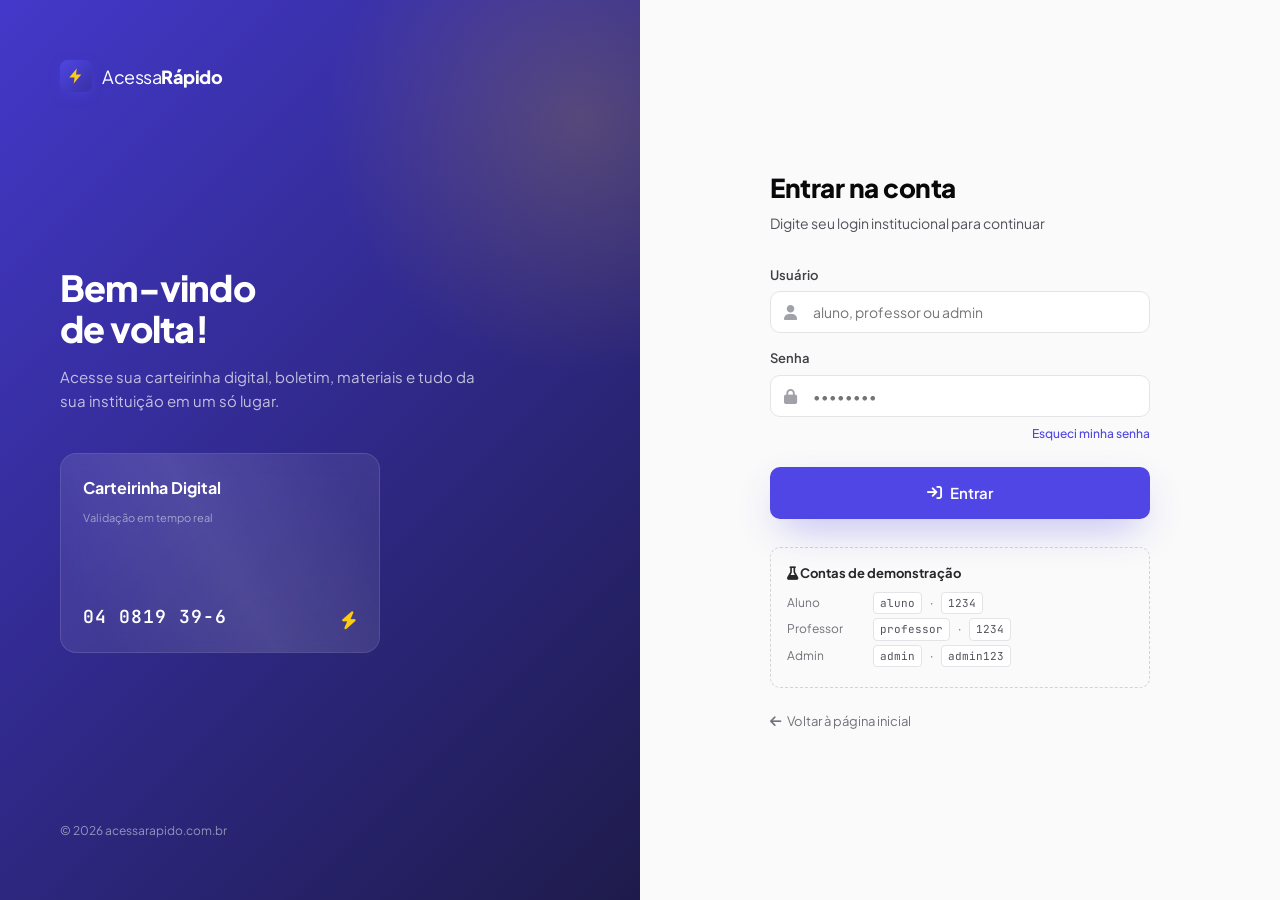
==== admin.html @ 11a7ec3c "feat: versao inicial do AcessaRapido (carteirinha digital)" ====
<!DOCTYPE html>
<html lang="pt-BR">
<head>
  <meta charset="UTF-8" />
  <meta name="viewport" content="width=device-width, initial-scale=1.0, viewport-fit=cover" />
  <title>Painel Admin — AcessaRápido</title>

  <link rel="preconnect" href="https://fonts.googleapis.com" />
  <link rel="preconnect" href="https://fonts.gstatic.com" crossorigin />
  <link href="https://fonts.googleapis.com/css2?family=Plus+Jakarta+Sans:wght@400;500;600;700;800&family=JetBrains+Mono:wght@500;700&display=swap" rel="stylesheet" />
  <link rel="stylesheet" href="https://cdnjs.cloudflare.com/ajax/libs/font-awesome/6.5.0/css/all.min.css" />
  <link rel="stylesheet" href="css/style.css" />
</head>
<body class="app-body">

  <!-- ══════════ SIDEBAR ══════════ -->
  <aside class="app-sidebar">
    <div class="app-sidebar__header">
      <a href="index.html" class="brand">
        <span class="brand__mark"></span>
        <span class="brand__text">Acessa<strong>Rápido</strong></span>
      </a>
    </div>

    <nav class="app-sidebar__nav">
      <button class="nav-item active" data-tab="students">
        <i class="nav-item__icon fas fa-id-card"></i>
        <span>Carteirinhas</span>
      </button>
      <button class="nav-item" data-tab="users">
        <i class="nav-item__icon fas fa-users"></i>
        <span>Usuários</span>
      </button>
      <button class="nav-item" data-tab="institution">
        <i class="nav-item__icon fas fa-university"></i>
        <span>Instituição</span>
      </button>
      <button class="nav-item" data-tab="advanced">
        <i class="nav-item__icon fas fa-sliders"></i>
        <span>Avançado</span>
      </button>
    </nav>

    <div class="app-sidebar__footer">
      <div class="user-card">
        <div class="user-card__avatar" style="background: var(--accent-500); color: var(--brand-950)">A</div>
        <div class="user-card__info">
          <strong id="admin-name">admin</strong>
          <span>Administrador</span>
        </div>
      </div>
      <button class="btn-logout" id="btn-logout">
        <i class="fas fa-arrow-right-from-bracket"></i>
        Sair
      </button>
    </div>
  </aside>

  <!-- ══════════ MAIN ══════════ -->
  <main class="app-main">
    <header class="app-topbar">
      <div class="app-topbar__title" id="page-title">Carteirinhas</div>
      <div class="app-topbar__actions">
        <a href="app.html" class="btn btn--ghost"><i class="fas fa-eye"></i> Ver como aluno</a>
      </div>
    </header>

    <div class="app-content">

      <!-- ═══════ ABA: CARTEIRINHAS (Students) ═══════ -->
      <section class="admin-tab-content active" id="tab-students">
        <div class="page-header">
          <div>
            <h2>Gerenciar carteirinhas</h2>
            <p>Cadastre e edite alunos, professores e funcionários.</p>
          </div>
          <button class="btn btn--primary" id="btn-new-student">
            <i class="fas fa-plus"></i> Nova carteirinha
          </button>
        </div>

        <div class="users-table-wrap">
          <table class="users-table">
            <thead>
              <tr>
                <th>Nome</th>
                <th>Tipo</th>
                <th>Curso / Cargo</th>
                <th>ID</th>
                <th>Validade</th>
                <th style="text-align:right">Ações</th>
              </tr>
            </thead>
            <tbody id="students-tbody"></tbody>
          </table>
        </div>
      </section>

      <!-- ═══════ ABA: USUÁRIOS ═══════ -->
      <section class="admin-tab-content" id="tab-users">
        <div class="page-header">
          <div>
            <h2>Usuários do sistema</h2>
            <p>Logins, senhas e permissões.</p>
          </div>
          <button class="btn btn--primary" id="btn-new-user">
            <i class="fas fa-user-plus"></i> Novo usuário
          </button>
        </div>

        <div class="users-table-wrap">
          <table class="users-table">
            <thead>
              <tr>
                <th>Login</th>
                <th>Papel</th>
                <th>Vinculado a</th>
                <th>Criado em</th>
                <th style="text-align:right">Ações</th>
              </tr>
            </thead>
            <tbody id="users-tbody"></tbody>
          </table>
        </div>
      </section>

      <!-- ═══════ ABA: INSTITUIÇÃO ═══════ -->
      <section class="admin-tab-content" id="tab-institution">
        <div class="page-header">
          <div>
            <h2>Dados da instituição</h2>
            <p>Configure aparência, contatos e comunicados.</p>
          </div>
          <button class="btn btn--primary" id="btn-save-inst">
            <i class="fas fa-floppy-disk"></i> Salvar
          </button>
        </div>

        <div class="form-section">
          <div class="form-section__head">
            <i class="fas fa-pen"></i> Identidade visual
          </div>
          <div class="form-section__body">
            <div class="form-grid">
              <div class="field">
                <label class="field__label" for="inst-form-abbr">Sigla</label>
                <input class="input" id="inst-form-abbr" />
              </div>
              <div class="field">
                <label class="field__label" for="inst-form-full">Nome completo</label>
                <input class="input" id="inst-form-full" />
              </div>
              <div class="field">
                <label class="field__label">Cor do logo</label>
                <div class="color-row">
                  <input type="color" id="inst-form-logocolor" />
                  <span class="color-hex" id="hex-logocolor">#000000</span>
                </div>
              </div>
              <div class="field">
                <label class="field__label">Cor do banner</label>
                <div class="color-row">
                  <input type="color" id="inst-form-bannercolor" />
                  <span class="color-hex" id="hex-bannercolor">#000000</span>
                </div>
              </div>
              <div class="field">
                <label class="field__label">Cor de destaque</label>
                <div class="color-row">
                  <input type="color" id="inst-form-accentcolor" />
                  <span class="color-hex" id="hex-accentcolor">#000000</span>
                </div>
              </div>
            </div>
          </div>
        </div>

        <div class="form-section">
          <div class="form-section__head">
            <i class="fas fa-phone"></i> Contato e localização
          </div>
          <div class="form-section__body">
            <div class="form-grid">
              <div class="field form-grid__full">
                <label class="field__label" for="inst-form-address">Endereço</label>
                <input class="input" id="inst-form-address" />
              </div>
              <div class="field">
                <label class="field__label" for="inst-form-phone">Telefone</label>
                <input class="input" id="inst-form-phone" />
              </div>
              <div class="field">
                <label class="field__label" for="inst-form-email">E-mail</label>
                <input class="input" id="inst-form-email" />
              </div>
              <div class="field">
                <label class="field__label" for="inst-form-site">Site</label>
                <input class="input" id="inst-form-site" />
              </div>
              <div class="field">
                <label class="field__label" for="inst-form-hours">Horário</label>
                <input class="input" id="inst-form-hours" />
              </div>
            </div>
          </div>
        </div>
      </section>

      <!-- ═══════ ABA: AVANÇADO ═══════ -->
      <section class="admin-tab-content" id="tab-advanced">
        <div class="page-header">
          <div>
            <h2>Configurações avançadas</h2>
            <p>Backup, restauração e gerenciamento do banco de dados.</p>
          </div>
        </div>

        <div class="form-section">
          <div class="form-section__head">
            <i class="fas fa-database"></i> Banco de dados
          </div>
          <div class="form-section__body" style="display:flex; flex-direction:column; gap:14px">
            <div style="display:flex; align-items:center; justify-content:space-between; flex-wrap:wrap; gap:12px">
              <div>
                <strong style="display:block; font-size:14px">Exportar dados</strong>
                <small style="color: var(--gray-600)">Faz download de um JSON com tudo do banco.</small>
              </div>
              <button class="btn btn--secondary" id="btn-export"><i class="fas fa-download"></i> Exportar JSON</button>
            </div>

            <div style="display:flex; align-items:center; justify-content:space-between; flex-wrap:wrap; gap:12px">
              <div>
                <strong style="display:block; font-size:14px">Importar dados</strong>
                <small style="color: var(--gray-600)">Substitui todo o banco pelo conteúdo de um JSON exportado.</small>
              </div>
              <label class="btn btn--secondary" for="file-import"><i class="fas fa-upload"></i> Importar JSON</label>
              <input type="file" id="file-import" accept=".json" style="display:none" />
            </div>

            <div style="display:flex; align-items:center; justify-content:space-between; flex-wrap:wrap; gap:12px">
              <div>
                <strong style="display:block; font-size:14px; color: var(--danger)">Resetar banco</strong>
                <small style="color: var(--gray-600)">Apaga todos os dados e restaura o banco com dados padrão.</small>
              </div>
              <button class="btn btn--danger" id="btn-reset"><i class="fas fa-trash"></i> Resetar tudo</button>
            </div>
          </div>
        </div>
      </section>

    </div>
  </main>

  <!-- ══════════ MODAL: Editar/Novo aluno ══════════ -->
  <div class="modal-overlay" id="modal-student">
    <div class="modal">
      <div class="modal__head">
        <h3 id="modal-student-title">Nova carteirinha</h3>
        <button class="modal__close" data-close-modal="modal-student"><i class="fas fa-xmark"></i></button>
      </div>
      <div class="modal__body">
        <input type="hidden" id="student-id" />

        <div class="photo-uploader">
          <div class="photo-uploader__preview" id="student-photo-preview">
            <i class="fas fa-user"></i>
          </div>
          <div class="photo-uploader__actions">
            <label class="btn btn--secondary" for="student-photo-input">
              <i class="fas fa-upload"></i> Escolher foto
            </label>
            <input type="file" id="student-photo-input" accept="image/*" style="display:none" />
            <button type="button" class="btn btn--ghost" id="student-photo-remove" style="color: var(--danger)">
              <i class="fas fa-trash"></i> Remover
            </button>
          </div>
        </div>

        <div class="field">
          <label class="field__label" for="student-name">Nome completo</label>
          <input class="input" id="student-name" />
        </div>

        <div class="form-grid">
          <div class="field">
            <label class="field__label" for="student-cardtype">Tipo</label>
            <select class="select" id="student-cardtype">
              <option value="graduacao">Graduação</option>
              <option value="graduacao_ead">Graduação EAD</option>
              <option value="posgraduacao">Pós-Graduação</option>
              <option value="tecnico">Técnico</option>
              <option value="ensinoMedio">Ensino Médio</option>
              <option value="ensinoFundamental">Ensino Fundamental</option>
              <option value="professor">Professor / Docente</option>
              <option value="funcionario">Funcionário</option>
            </select>
          </div>
          <div class="field">
            <label class="field__label" for="student-course">Curso / Cargo</label>
            <input class="input" id="student-course" />
          </div>
          <div class="field">
            <label class="field__label" for="student-idlabel">Tipo de ID</label>
            <select class="select" id="student-idlabel">
              <option>RGM</option><option>RA</option><option>Matrícula</option>
              <option>RE</option><option>RG</option>
            </select>
          </div>
          <div class="field">
            <label class="field__label" for="student-idnumber">Número do ID</label>
            <input class="input" id="student-idnumber" />
          </div>
          <div class="field">
            <label class="field__label" for="student-validity">Validade (MM/AAAA)</label>
            <input class="input" id="student-validity" />
          </div>
          <div class="field">
            <label class="field__label" for="student-birth">Nascimento</label>
            <input class="input" id="student-birth" placeholder="DD/MM/AAAA" />
          </div>
          <div class="field">
            <label class="field__label" for="student-rg">RG</label>
            <input class="input" id="student-rg" />
          </div>
          <div class="field">
            <label class="field__label" for="student-blood">Tipo sanguíneo</label>
            <select class="select" id="student-blood">
              <option value="">—</option>
              <option>A+</option><option>A−</option>
              <option>B+</option><option>B−</option>
              <option>O+</option><option>O−</option>
              <option>AB+</option><option>AB−</option>
            </select>
          </div>
          <div class="field">
            <label class="field__label" for="student-semester">Semestre</label>
            <input class="input" id="student-semester" />
          </div>
          <div class="field">
            <label class="field__label" for="student-emerg">Contato emergência</label>
            <input class="input" id="student-emerg" />
          </div>
        </div>
      </div>
      <div class="modal__footer">
        <button class="btn btn--ghost" data-close-modal="modal-student">Cancelar</button>
        <button class="btn btn--primary" id="btn-save-student">
          <i class="fas fa-floppy-disk"></i> Salvar
        </button>
      </div>
    </div>
  </div>

  <!-- ══════════ MODAL: Novo/Editar usuário ══════════ -->
  <div class="modal-overlay" id="modal-user">
    <div class="modal">
      <div class="modal__head">
        <h3 id="modal-user-title">Novo usuário</h3>
        <button class="modal__close" data-close-modal="modal-user"><i class="fas fa-xmark"></i></button>
      </div>
      <div class="modal__body">
        <input type="hidden" id="user-id" />
        <div class="field">
          <label class="field__label" for="user-login">Login</label>
          <input class="input" id="user-login" />
        </div>
        <div class="field">
          <label class="field__label" for="user-pass">Senha <small id="user-pass-hint" style="color:var(--gray-500)">(mín. 4 caracteres)</small></label>
          <input class="input" id="user-pass" type="password" />
        </div>
        <div class="field">
          <label class="field__label" for="user-role">Papel</label>
          <select class="select" id="user-role">
            <option value="aluno">Aluno</option>
            <option value="professor">Professor</option>
            <option value="admin">Administrador</option>
          </select>
        </div>
        <div class="field" id="user-student-wrap">
          <label class="field__label" for="user-student">Carteirinha vinculada</label>
          <select class="select" id="user-student">
            <option value="">—</option>
          </select>
        </div>
      </div>
      <div class="modal__footer">
        <button class="btn btn--ghost" data-close-modal="modal-user">Cancelar</button>
        <button class="btn btn--primary" id="btn-save-user">
          <i class="fas fa-floppy-disk"></i> Salvar
        </button>
      </div>
    </div>
  </div>

  <!-- Toast -->
  <div class="toast" id="toast" aria-live="polite"></div>

  <!-- Scripts -->
  <script src="js/db.js"></script>
  <script src="js/auth.js"></script>
  <script src="js/seed.js"></script>
  <script src="js/admin.js"></script>
</body>
</html>
---- css/style.css ----
/* ═══════════════════════════════════════════════════════════════
   AcessaRápido — style.css
   acessarapido.com.br
   Design system + componentes + páginas
   ═══════════════════════════════════════════════════════════════ */

/* ╔══════════════════════════════════════════════════╗
   ║                  1. RESET                         ║
   ╚══════════════════════════════════════════════════╝ */

*, *::before, *::after { box-sizing: border-box; margin: 0; padding: 0; }
html { -webkit-text-size-adjust: 100%; -moz-tab-size: 4; tab-size: 4; }
body { line-height: 1.5; -webkit-font-smoothing: antialiased; }
img, picture, video, canvas, svg { display: block; max-width: 100%; }
input, button, textarea, select { font: inherit; color: inherit; }
button { cursor: pointer; background: none; border: none; }
a { color: inherit; text-decoration: none; }
ul { list-style: none; }


/* ╔══════════════════════════════════════════════════╗
   ║              2. DESIGN TOKENS                     ║
   ╚══════════════════════════════════════════════════╝ */

:root {
  /* ── Cores da marca ── */
  --brand-50:   #eef2ff;
  --brand-100:  #e0e7ff;
  --brand-200:  #c7d2fe;
  --brand-300:  #a5b4fc;
  --brand-400:  #818cf8;
  --brand-500:  #6366f1;
  --brand-600:  #4f46e5;  /* primary */
  --brand-700:  #4338ca;
  --brand-800:  #3730a3;
  --brand-900:  #312e81;
  --brand-950:  #1e1b4b;

  /* ── Acento (energia, "rápido") ── */
  --accent-400: #facc15;
  --accent-500: #eab308;
  --accent-600: #ca8a04;

  /* ── Neutros ── */
  --gray-50:    #fafafa;
  --gray-100:   #f4f4f5;
  --gray-200:   #e4e4e7;
  --gray-300:   #d4d4d8;
  --gray-400:   #a1a1aa;
  --gray-500:   #71717a;
  --gray-600:   #52525b;
  --gray-700:   #3f3f46;
  --gray-800:   #27272a;
  --gray-900:   #18181b;
  --gray-950:   #09090b;

  /* ── Funcionais ── */
  --success: #10b981;
  --warning: #f59e0b;
  --danger:  #ef4444;
  --info:    #3b82f6;

  /* ── Card da carteirinha (sobrescrito por instituição) ── */
  --card-logo:    #10b981;
  --card-banner:  #0b1f3f;
  --card-accent:  #dbeafe;

  /* ── Tipografia ── */
  --font-sans: 'Plus Jakarta Sans', -apple-system, BlinkMacSystemFont, 'Segoe UI', sans-serif;
  --font-mono: 'JetBrains Mono', 'SF Mono', Consolas, monospace;

  /* ── Bordas ── */
  --r-sm: 6px;
  --r-md: 10px;
  --r-lg: 16px;
  --r-xl: 22px;
  --r-2xl: 28px;

  /* ── Sombras ── */
  --shadow-sm: 0 1px 2px rgba(15, 23, 42, 0.08);
  --shadow-md: 0 4px 12px rgba(15, 23, 42, 0.08), 0 1px 3px rgba(15, 23, 42, 0.06);
  --shadow-lg: 0 12px 32px rgba(15, 23, 42, 0.12), 0 4px 8px rgba(15, 23, 42, 0.06);
  --shadow-xl: 0 24px 60px rgba(15, 23, 42, 0.18), 0 8px 16px rgba(15, 23, 42, 0.08);
  --shadow-brand: 0 16px 40px -12px rgba(79, 70, 229, 0.45);

  /* ── Layout ── */
  --topbar-h: 64px;
  --bottomnav-h: 64px;
  --sidebar-w: 240px;
}

body {
  font-family: var(--font-sans);
  background: var(--gray-50);
  color: var(--gray-900);
  min-height: 100vh;
}


/* ╔══════════════════════════════════════════════════╗
   ║              3. UTILITÁRIOS                       ║
   ╚══════════════════════════════════════════════════╝ */

.container {
  width: 100%;
  max-width: 1200px;
  margin: 0 auto;
  padding: 0 24px;
}
@media (max-width: 640px) { .container { padding: 0 16px; } }
.hidden { display: none !important; }
.sr-only {
  position: absolute; width: 1px; height: 1px; padding: 0; margin: -1px;
  overflow: hidden; clip: rect(0,0,0,0); white-space: nowrap; border: 0;
}


/* ╔══════════════════════════════════════════════════╗
   ║              4. COMPONENTES BASE                  ║
   ╚══════════════════════════════════════════════════╝ */

/* ── Botões ── */
.btn {
  display: inline-flex;
  align-items: center;
  justify-content: center;
  gap: 8px;
  padding: 11px 20px;
  border-radius: var(--r-md);
  font-weight: 600;
  font-size: 14px;
  letter-spacing: -0.1px;
  cursor: pointer;
  transition: transform 0.08s, box-shadow 0.18s, background 0.18s, color 0.18s;
  white-space: nowrap;
  user-select: none;
  border: 1px solid transparent;
  font-family: inherit;
}
.btn:active { transform: translateY(1px); }
.btn--primary {
  background: var(--brand-600);
  color: #fff;
  box-shadow: var(--shadow-brand);
}
.btn--primary:hover { background: var(--brand-700); }
.btn--secondary {
  background: #fff;
  color: var(--gray-900);
  border-color: var(--gray-200);
  box-shadow: var(--shadow-sm);
}
.btn--secondary:hover { background: var(--gray-50); border-color: var(--gray-300); }
.btn--ghost { background: transparent; color: var(--gray-700); }
.btn--ghost:hover { background: var(--gray-100); }
.btn--danger { background: var(--danger); color: #fff; }
.btn--danger:hover { background: #dc2626; }
.btn--lg { padding: 14px 26px; font-size: 15px; }
.btn--block { width: 100%; }
.btn[disabled] { opacity: 0.5; cursor: not-allowed; }

/* ── Inputs ── */
.field { display: flex; flex-direction: column; gap: 6px; }
.field__label { font-size: 13px; font-weight: 600; color: var(--gray-700); }
.field__hint  { font-size: 12px; color: var(--gray-500); }

.input, .textarea, .select {
  width: 100%;
  height: 42px;
  padding: 0 14px;
  border-radius: var(--r-md);
  border: 1px solid var(--gray-200);
  background: #fff;
  font-size: 14px;
  color: var(--gray-900);
  transition: border-color 0.15s, box-shadow 0.15s;
  outline: none;
  font-family: inherit;
}
.textarea { height: auto; min-height: 100px; padding: 12px 14px; resize: vertical; }
.input:focus, .textarea:focus, .select:focus {
  border-color: var(--brand-500);
  box-shadow: 0 0 0 3px rgba(99, 102, 241, 0.15);
}
.input--icon { padding-left: 42px; }

.input-wrap { position: relative; }
.input-wrap__icon {
  position: absolute;
  left: 14px; top: 50%;
  transform: translateY(-50%);
  color: var(--gray-400);
  font-size: 15px;
  pointer-events: none;
}

.select {
  appearance: none;
  -webkit-appearance: none;
  background-image: url("data:image/svg+xml,%3Csvg xmlns='http://www.w3.org/2000/svg' width='12' height='12' viewBox='0 0 24 24' fill='none' stroke='%2371717a' stroke-width='2.5' stroke-linecap='round' stroke-linejoin='round'%3E%3Cpolyline points='6 9 12 15 18 9'%3E%3C/polyline%3E%3C/svg%3E");
  background-repeat: no-repeat;
  background-position: right 14px center;
  padding-right: 36px;
  cursor: pointer;
}

/* ── Chip / badge ── */
.chip {
  display: inline-flex;
  align-items: center;
  gap: 5px;
  padding: 4px 10px;
  border-radius: 999px;
  font-size: 11px;
  font-weight: 600;
  letter-spacing: 0.2px;
  text-transform: uppercase;
}
.chip--brand   { background: var(--brand-50);  color: var(--brand-700); }
.chip--success { background: #d1fae5;          color: #065f46;          }
.chip--warning { background: #fef3c7;          color: #92400e;          }
.chip--danger  { background: #fee2e2;          color: #991b1b;          }
.chip--gray    { background: var(--gray-100);  color: var(--gray-700);  }

/* ── Toast ── */
.toast {
  position: fixed;
  bottom: 24px; left: 50%;
  transform: translateX(-50%) translateY(20px);
  background: var(--gray-900);
  color: #fff;
  padding: 12px 22px;
  border-radius: var(--r-md);
  font-size: 13px;
  font-weight: 500;
  box-shadow: var(--shadow-xl);
  pointer-events: none;
  opacity: 0;
  transition: opacity 0.25s, transform 0.25s;
  z-index: 9999;
  display: flex;
  align-items: center;
  gap: 8px;
  max-width: 90vw;
}
.toast.visible { opacity: 1; transform: translateX(-50%) translateY(0); }
.toast--success::before { content: '✓'; color: var(--success); font-weight: 800; }
.toast--error::before   { content: '✕'; color: var(--danger);  font-weight: 800; }
.toast--info::before    { content: 'ⓘ'; color: var(--info);    font-weight: 800; }


/* ╔══════════════════════════════════════════════════╗
   ║              5. LOGO DA MARCA                     ║
   ╚══════════════════════════════════════════════════╝ */

.brand {
  display: inline-flex;
  align-items: center;
  gap: 10px;
  font-weight: 400;
  font-size: 18px;
  letter-spacing: -0.5px;
  color: var(--gray-900);
}
.brand__mark {
  width: 32px; height: 32px;
  border-radius: 8px;
  background: linear-gradient(135deg, var(--brand-600), var(--brand-800));
  display: flex; align-items: center; justify-content: center;
  position: relative;
  flex-shrink: 0;
  box-shadow: 0 4px 12px -2px rgba(79, 70, 229, 0.5);
}
.brand__mark::before {
  content: '';
  position: absolute; inset: 0;
  background-image: url("data:image/svg+xml,%3Csvg xmlns='http://www.w3.org/2000/svg' viewBox='0 0 24 24' fill='%23facc15'%3E%3Cpath d='M13 2 3 14h7l-1 8 10-12h-7l1-8z'/%3E%3C/svg%3E");
  background-repeat: no-repeat;
  background-size: 18px;
  background-position: center;
}
.brand__text strong { font-weight: 800; }
.brand--dark, .brand--dark .brand__text { color: #fff; }


/* ╔══════════════════════════════════════════════════╗
   ║       6. LANDING PAGE                             ║
   ╚══════════════════════════════════════════════════╝ */

.landing-body {
  background: #fff;
  color: var(--gray-900);
  overflow-x: hidden;
}

.landing-nav {
  position: sticky;
  top: 0;
  z-index: 50;
  background: rgba(255, 255, 255, 0.85);
  backdrop-filter: saturate(180%) blur(12px);
  -webkit-backdrop-filter: saturate(180%) blur(12px);
  border-bottom: 1px solid var(--gray-100);
  height: var(--topbar-h);
}
.landing-nav__inner {
  height: 100%;
  display: flex;
  align-items: center;
  justify-content: space-between;
}
.landing-nav__links {
  display: flex; align-items: center; gap: 28px;
  font-size: 14px; font-weight: 500;
  color: var(--gray-600);
}
.landing-nav__links a:hover { color: var(--gray-900); }
.landing-nav__cta { display: flex; align-items: center; gap: 10px; }
@media (max-width: 768px) { .landing-nav__links { display: none; } }

.hero {
  position: relative;
  padding: 80px 0 60px;
  overflow: hidden;
  isolation: isolate;
}
.hero::before {
  content: '';
  position: absolute;
  top: -300px; left: 50%;
  width: 1200px; height: 800px;
  transform: translateX(-50%);
  background: radial-gradient(ellipse at center, rgba(79, 70, 229, 0.18), transparent 60%);
  z-index: -1;
  pointer-events: none;
}
.hero__grid {
  display: grid;
  grid-template-columns: 1.05fr 1fr;
  gap: 60px;
  align-items: center;
}
.hero__pretitle {
  display: inline-flex;
  align-items: center;
  gap: 8px;
  padding: 6px 12px;
  border-radius: 999px;
  background: var(--brand-50);
  color: var(--brand-700);
  font-size: 12px;
  font-weight: 600;
  margin-bottom: 20px;
  border: 1px solid var(--brand-100);
}
.hero__pretitle .dot {
  width: 6px; height: 6px;
  border-radius: 50%;
  background: var(--brand-600);
  animation: pulse 2s infinite;
}
@keyframes pulse {
  0%, 100% { opacity: 1; transform: scale(1); }
  50%       { opacity: 0.4; transform: scale(1.3); }
}

.hero h1 {
  font-size: clamp(36px, 5vw, 60px);
  font-weight: 800;
  line-height: 1.05;
  letter-spacing: -1.5px;
  color: var(--gray-950);
  margin-bottom: 22px;
}
.hero h1 .highlight {
  background: linear-gradient(120deg, var(--brand-600) 0%, var(--brand-400) 100%);
  -webkit-background-clip: text;
  background-clip: text;
  color: transparent;
  position: relative;
}
.hero h1 .highlight::after {
  content: '';
  position: absolute;
  left: 0; bottom: -4px;
  width: 100%; height: 8px;
  background: var(--accent-400);
  z-index: -1;
  opacity: 0.4;
  border-radius: 4px;
}
.hero__lead {
  font-size: 17px;
  color: var(--gray-600);
  max-width: 540px;
  margin-bottom: 32px;
  line-height: 1.65;
}
.hero__cta { display: flex; gap: 12px; flex-wrap: wrap; margin-bottom: 32px; }

.hero__stats {
  display: grid;
  grid-template-columns: repeat(3, 1fr);
  gap: 16px;
  margin-top: 32px;
  padding-top: 28px;
  border-top: 1px solid var(--gray-200);
  max-width: 480px;
}
.hero__stat strong {
  display: block;
  font-size: 22px;
  font-weight: 800;
  color: var(--gray-950);
  letter-spacing: -0.5px;
}
.hero__stat span {
  font-size: 12px;
  color: var(--gray-500);
  text-transform: uppercase;
  letter-spacing: 0.4px;
}

/* Mockup */
.hero__mockup {
  position: relative;
  height: 540px;
  display: flex;
  align-items: center;
  justify-content: center;
}
.mockup-phone {
  width: 280px;
  height: 540px;
  background: #18181b;
  border-radius: 42px;
  padding: 8px;
  box-shadow: var(--shadow-xl), 0 0 0 8px rgba(255, 255, 255, 0.6);
  position: relative;
  z-index: 2;
  animation: floaty 6s ease-in-out infinite;
}
@keyframes floaty {
  0%, 100% { transform: translateY(0); }
  50%       { transform: translateY(-12px); }
}
.mockup-phone::before {
  content: '';
  position: absolute;
  top: 14px; left: 50%;
  transform: translateX(-50%);
  width: 90px; height: 22px;
  background: #18181b;
  border-radius: 12px;
  z-index: 3;
}
.mockup-screen {
  width: 100%; height: 100%;
  border-radius: 34px;
  background: linear-gradient(180deg, var(--brand-50) 0%, #fff 100%);
  overflow: hidden;
  position: relative;
  display: flex;
  flex-direction: column;
  align-items: center;
  padding: 50px 16px 16px;
  gap: 14px;
}
.mockup-screen__title {
  font-size: 11px;
  font-weight: 700;
  color: var(--gray-500);
  text-transform: uppercase;
  letter-spacing: 0.6px;
  margin-bottom: 4px;
}
.mockup-card-deco {
  position: absolute;
  width: 240px;
  height: 152px;
  border-radius: 16px;
  background: linear-gradient(135deg, var(--brand-700), var(--brand-950));
  box-shadow: var(--shadow-xl);
  z-index: 1;
}
.mockup-card-deco--1 {
  top: 80px; left: -20px;
  transform: rotate(-12deg);
  animation: deco-float-1 8s ease-in-out infinite;
}
.mockup-card-deco--2 {
  bottom: 40px; right: -30px;
  transform: rotate(8deg);
  background: linear-gradient(135deg, #fff, var(--gray-100));
  border: 1px solid var(--gray-200);
  animation: deco-float-2 7s ease-in-out infinite;
}
@keyframes deco-float-1 {
  0%, 100% { transform: rotate(-12deg) translateY(0); }
  50%       { transform: rotate(-10deg) translateY(-8px); }
}
@keyframes deco-float-2 {
  0%, 100% { transform: rotate(8deg) translateY(0); }
  50%       { transform: rotate(6deg) translateY(-6px); }
}

@media (max-width: 900px) {
  .hero { padding: 50px 0 30px; }
  .hero__grid { grid-template-columns: 1fr; gap: 40px; }
  .hero__mockup { height: 460px; }
  .mockup-phone { width: 240px; height: 460px; }
}

/* Sections genéricas */
.section { padding: 80px 0; }
.section__head { text-align: center; margin-bottom: 56px; }
.section__eyebrow {
  font-size: 12px;
  font-weight: 700;
  color: var(--brand-600);
  text-transform: uppercase;
  letter-spacing: 1.5px;
  margin-bottom: 12px;
}
.section__title {
  font-size: clamp(28px, 3.5vw, 40px);
  font-weight: 800;
  line-height: 1.15;
  letter-spacing: -0.8px;
  color: var(--gray-950);
  max-width: 720px;
  margin: 0 auto 16px;
}
.section__lead {
  font-size: 16px;
  color: var(--gray-600);
  max-width: 600px;
  margin: 0 auto;
}

.features-grid {
  display: grid;
  grid-template-columns: repeat(3, 1fr);
  gap: 22px;
}
.feature {
  padding: 28px;
  border-radius: var(--r-xl);
  border: 1px solid var(--gray-200);
  background: #fff;
  transition: transform 0.22s, box-shadow 0.22s, border-color 0.22s;
}
.feature:hover {
  transform: translateY(-4px);
  box-shadow: var(--shadow-lg);
  border-color: var(--brand-200);
}
.feature__icon {
  width: 48px; height: 48px;
  border-radius: 12px;
  background: var(--brand-50);
  color: var(--brand-600);
  display: flex; align-items: center; justify-content: center;
  font-size: 22px;
  margin-bottom: 18px;
}
.feature h3 {
  font-size: 18px;
  font-weight: 700;
  margin-bottom: 8px;
  letter-spacing: -0.3px;
  color: var(--gray-950);
}
.feature p { font-size: 14px; color: var(--gray-600); line-height: 1.65; }
@media (max-width: 900px) { .features-grid { grid-template-columns: repeat(2, 1fr); } }
@media (max-width: 600px) { .features-grid { grid-template-columns: 1fr; } }

/* Showcase: lista de tipos de instituição */
.audiences {
  display: grid;
  grid-template-columns: repeat(4, 1fr);
  gap: 14px;
  margin-top: 40px;
}
.audience {
  padding: 22px 18px;
  border-radius: var(--r-lg);
  background: var(--gray-50);
  border: 1px solid var(--gray-200);
  text-align: center;
  transition: transform 0.2s;
}
.audience:hover { transform: translateY(-3px); }
.audience i {
  font-size: 22px;
  color: var(--brand-600);
  margin-bottom: 10px;
}
.audience strong { display: block; font-size: 14px; font-weight: 700; color: var(--gray-900); }
.audience span  { display: block; font-size: 12px; color: var(--gray-500); margin-top: 3px; }
@media (max-width: 700px) { .audiences { grid-template-columns: repeat(2, 1fr); } }

/* CTA section */
.cta-section {
  padding: 70px 32px;
  background: linear-gradient(135deg, var(--brand-700), var(--brand-950));
  border-radius: var(--r-2xl);
  text-align: center;
  color: #fff;
  margin: 60px 0 100px;
  position: relative;
  overflow: hidden;
}
.cta-section::before {
  content: '';
  position: absolute;
  inset: 0;
  background-image:
    radial-gradient(circle at 20% 30%, rgba(250, 204, 21, 0.12), transparent 40%),
    radial-gradient(circle at 80% 70%, rgba(99, 102, 241, 0.3), transparent 40%);
  pointer-events: none;
}
.cta-section h2 {
  font-size: clamp(28px, 4vw, 40px);
  font-weight: 800;
  letter-spacing: -1px;
  margin-bottom: 16px;
  position: relative;
}
.cta-section p {
  font-size: 16px;
  color: rgba(255, 255, 255, 0.75);
  max-width: 540px;
  margin: 0 auto 32px;
  position: relative;
}
.cta-section .btn--primary {
  background: var(--accent-400);
  color: var(--brand-950);
  box-shadow: 0 10px 30px -8px rgba(250, 204, 21, 0.6);
  position: relative;
}
.cta-section .btn--primary:hover { background: var(--accent-500); }

.landing-footer {
  padding: 50px 0 30px;
  border-top: 1px solid var(--gray-100);
  background: var(--gray-50);
}
.landing-footer__top {
  display: flex;
  justify-content: space-between;
  align-items: flex-start;
  gap: 32px;
  flex-wrap: wrap;
  margin-bottom: 40px;
}
.landing-footer__about p {
  margin-top: 16px;
  font-size: 13px;
  color: var(--gray-600);
  max-width: 360px;
  line-height: 1.6;
}
.landing-footer__cols {
  display: grid;
  grid-template-columns: repeat(3, auto);
  gap: 50px;
}
.landing-footer__cols h4 {
  font-size: 12px;
  font-weight: 700;
  text-transform: uppercase;
  letter-spacing: 0.5px;
  color: var(--gray-500);
  margin-bottom: 14px;
}
.landing-footer__cols a {
  display: block;
  font-size: 13px;
  color: var(--gray-700);
  margin-bottom: 8px;
}
.landing-footer__cols a:hover { color: var(--brand-600); }
.landing-footer__bottom {
  padding-top: 24px;
  border-top: 1px solid var(--gray-200);
  font-size: 12px;
  color: var(--gray-500);
  display: flex;
  justify-content: space-between;
  flex-wrap: wrap;
  gap: 12px;
}
@media (max-width: 700px) {
  .landing-footer__cols { grid-template-columns: repeat(2, 1fr); gap: 28px; }
}


/* ╔══════════════════════════════════════════════════╗
   ║       7. LOGIN PAGE                               ║
   ╚══════════════════════════════════════════════════╝ */

.login-body {
  background: var(--gray-50);
  min-height: 100vh;
  display: grid;
  grid-template-columns: 1fr 1fr;
}
.login-side {
  background: linear-gradient(135deg, var(--brand-700) 0%, var(--brand-950) 100%);
  padding: 60px;
  display: flex;
  flex-direction: column;
  justify-content: space-between;
  color: #fff;
  position: relative;
  overflow: hidden;
  min-height: 100vh;
}
.login-side::before {
  content: '';
  position: absolute;
  top: 0; right: 0;
  width: 600px; height: 600px;
  background: radial-gradient(circle, rgba(250, 204, 21, 0.18), transparent 60%);
  pointer-events: none;
  transform: translate(40%, -30%);
}
.login-side__top  { position: relative; z-index: 1; }
.login-side__main { position: relative; z-index: 1; }
.login-side h2 {
  font-size: 36px;
  font-weight: 800;
  letter-spacing: -0.8px;
  line-height: 1.15;
  margin-bottom: 16px;
}
.login-side p {
  color: rgba(255, 255, 255, 0.7);
  font-size: 15px;
  line-height: 1.6;
  max-width: 420px;
}
.login-side__card-deco {
  margin-top: 40px;
  width: 320px;
  height: 200px;
  border-radius: 16px;
  background: rgba(255, 255, 255, 0.08);
  border: 1px solid rgba(255, 255, 255, 0.12);
  backdrop-filter: blur(10px);
  -webkit-backdrop-filter: blur(10px);
  padding: 22px;
  display: flex;
  flex-direction: column;
  justify-content: space-between;
  position: relative;
  overflow: hidden;
}
.login-side__card-deco::after {
  content: '';
  position: absolute;
  top: -50%; left: -50%;
  width: 200%; height: 200%;
  background: linear-gradient(60deg, transparent 30%, rgba(255,255,255,0.08) 50%, transparent 70%);
  animation: shine 5s ease-in-out infinite;
}
@keyframes shine {
  0%, 100% { transform: translate(-30%, -30%); }
  50%       { transform: translate(0%, 0%); }
}
.login-side__card-deco strong {
  display: block;
  font-size: 16px;
  font-weight: 700;
  margin-bottom: 4px;
  position: relative;
  z-index: 1;
}
.login-side__card-deco span {
  font-size: 11px;
  color: rgba(255, 255, 255, 0.5);
  position: relative;
  z-index: 1;
}
.login-side__card-deco-bottom {
  display: flex;
  justify-content: space-between;
  align-items: flex-end;
  position: relative;
  z-index: 1;
}
.login-side__card-deco-id {
  font-family: var(--font-mono);
  font-size: 18px;
  font-weight: 600;
  letter-spacing: 1px;
}
.login-side__bottom {
  font-size: 12px;
  color: rgba(255, 255, 255, 0.5);
  position: relative; z-index: 1;
}

.login-form-wrap {
  display: flex;
  align-items: center;
  justify-content: center;
  padding: 60px 32px;
}
.login-form { width: 100%; max-width: 380px; }
.login-form h1 {
  font-size: 26px;
  font-weight: 800;
  letter-spacing: -0.5px;
  margin-bottom: 6px;
  color: var(--gray-950);
}
.login-form__lead { font-size: 14px; color: var(--gray-600); margin-bottom: 32px; }
.login-form .field { margin-bottom: 16px; }
.login-form__forgot {
  display: flex;
  justify-content: flex-end;
  font-size: 12px;
  color: var(--brand-600);
  font-weight: 500;
  margin-top: -8px;
  margin-bottom: 24px;
}
.login-form__demo {
  margin-top: 28px;
  padding: 16px;
  background: var(--gray-50);
  border: 1px dashed var(--gray-300);
  border-radius: var(--r-md);
  font-size: 12px;
  color: var(--gray-600);
}
.login-form__demo strong { color: var(--gray-800); display: block; margin-bottom: 8px; font-size: 13px; }
.login-form__demo code {
  font-family: var(--font-mono);
  background: #fff;
  padding: 2px 6px;
  border-radius: 4px;
  border: 1px solid var(--gray-200);
  font-size: 11px;
}
.login-form__demo .demo-row { display: flex; align-items: center; gap: 8px; margin-bottom: 4px; }
.login-form__demo .demo-row span { color: var(--gray-500); min-width: 78px; }
.login-form__error {
  background: #fef2f2;
  border: 1px solid #fecaca;
  color: #991b1b;
  padding: 10px 12px;
  border-radius: var(--r-md);
  font-size: 13px;
  margin-bottom: 16px;
  display: none;
  align-items: center;
  gap: 8px;
}
.login-form__error.visible { display: flex; }
.login-form__back {
  font-size: 13px;
  color: var(--gray-500);
  display: inline-flex;
  align-items: center;
  gap: 6px;
  margin-top: 24px;
}
.login-form__back:hover { color: var(--gray-900); }

@media (max-width: 900px) {
  .login-body { grid-template-columns: 1fr; }
  .login-side {
    padding: 32px 24px;
    min-height: auto;
  }
  .login-side h2 { font-size: 24px; }
  .login-side p { font-size: 14px; }
  .login-side__card-deco { display: none; }
  .login-side__bottom    { display: none; }
  .login-side__main br   { display: none; }
}


/* ╔══════════════════════════════════════════════════╗
   ║       8. APP DASHBOARD                            ║
   ╚══════════════════════════════════════════════════╝ */

.app-body {
  background: var(--gray-50);
  min-height: 100vh;
  display: grid;
  grid-template-columns: var(--sidebar-w) 1fr;
  overflow-x: hidden;
}

/* Sidebar (desktop) */
.app-sidebar {
  background: #fff;
  border-right: 1px solid var(--gray-200);
  height: 100vh;
  position: sticky;
  top: 0;
  display: flex;
  flex-direction: column;
}
.app-sidebar__header {
  padding: 22px 22px 18px;
  border-bottom: 1px solid var(--gray-100);
}
.app-sidebar__nav {
  flex: 1;
  padding: 18px 14px;
  display: flex;
  flex-direction: column;
  gap: 4px;
  overflow-y: auto;
}
.nav-item {
  display: flex;
  align-items: center;
  gap: 12px;
  padding: 11px 14px;
  border-radius: var(--r-md);
  font-size: 14px;
  font-weight: 500;
  color: var(--gray-600);
  cursor: pointer;
  transition: background 0.15s, color 0.15s;
  text-align: left;
  width: 100%;
}
.nav-item:hover { background: var(--gray-50); color: var(--gray-900); }
.nav-item.active {
  background: var(--brand-50);
  color: var(--brand-700);
  font-weight: 600;
}
.nav-item__icon {
  width: 18px;
  font-size: 16px;
  text-align: center;
  flex-shrink: 0;
}
.app-sidebar__footer {
  padding: 14px;
  border-top: 1px solid var(--gray-100);
}
.user-card {
  display: flex;
  align-items: center;
  gap: 10px;
  padding: 8px 10px;
  border-radius: var(--r-md);
  background: var(--gray-50);
  margin-bottom: 10px;
}
.user-card__avatar {
  width: 36px; height: 36px;
  border-radius: 50%;
  background: var(--brand-600);
  color: #fff;
  display: flex; align-items: center; justify-content: center;
  font-weight: 700;
  font-size: 14px;
  flex-shrink: 0;
}
.user-card__info { min-width: 0; flex: 1; }
.user-card__info strong {
  display: block;
  font-size: 13px;
  font-weight: 600;
  color: var(--gray-900);
  overflow: hidden; text-overflow: ellipsis; white-space: nowrap;
}
.user-card__info span {
  font-size: 11px;
  color: var(--gray-500);
  text-transform: uppercase;
  letter-spacing: 0.4px;
}
.btn-logout {
  display: flex;
  align-items: center;
  justify-content: center;
  gap: 6px;
  width: 100%;
  padding: 9px;
  border-radius: var(--r-md);
  background: transparent;
  color: var(--gray-600);
  font-size: 13px;
  font-weight: 500;
  border: 1px solid var(--gray-200);
}
.btn-logout:hover { background: var(--gray-50); color: var(--danger); border-color: #fca5a5; }

.app-main {
  display: flex;
  flex-direction: column;
  min-width: 0;
  overflow-x: hidden;
}
.app-topbar {
  height: var(--topbar-h);
  padding: 0 28px;
  background: #fff;
  border-bottom: 1px solid var(--gray-200);
  display: flex;
  align-items: center;
  justify-content: space-between;
  position: sticky;
  top: 0;
  z-index: 30;
}
.app-topbar__title {
  font-size: 17px;
  font-weight: 700;
  color: var(--gray-950);
  letter-spacing: -0.2px;
}
.app-topbar__actions { display: flex; align-items: center; gap: 8px; }
.icon-btn {
  width: 38px; height: 38px;
  border-radius: var(--r-md);
  display: flex; align-items: center; justify-content: center;
  color: var(--gray-600);
  background: transparent;
  font-size: 16px;
  position: relative;
}
.icon-btn:hover { background: var(--gray-100); color: var(--gray-900); }
.icon-btn__dot {
  position: absolute;
  top: 8px; right: 8px;
  width: 8px; height: 8px;
  border-radius: 50%;
  background: var(--danger);
  border: 2px solid #fff;
}
.app-content {
  flex: 1;
  padding: 32px;
  width: 100%;
  margin: 0 auto;
}

.app-bottom-nav { display: none; }

@media (max-width: 900px) {
  .app-body {
    grid-template-columns: 1fr;
  }
  .app-sidebar { display: none; }
  .app-topbar  { padding: 0 16px; height: 56px; }
  .app-content { padding: 16px; padding-bottom: calc(16px + var(--bottomnav-h) + 8px); }
  .app-bottom-nav {
    display: grid;
    grid-template-columns: repeat(5, 1fr);
    position: fixed;
    bottom: 0; left: 0; right: 0;
    height: var(--bottomnav-h);
    background: #fff;
    border-top: 1px solid var(--gray-200);
    z-index: 50;
    box-shadow: 0 -4px 16px rgba(0,0,0,0.04);
  }
  .bottom-nav-item {
    display: flex;
    flex-direction: column;
    align-items: center;
    justify-content: center;
    gap: 4px;
    color: var(--gray-500);
    font-size: 10px;
    font-weight: 500;
    padding: 8px 4px;
    cursor: pointer;
    transition: color 0.15s;
  }
  .bottom-nav-item i { font-size: 18px; }
  .bottom-nav-item.active { color: var(--brand-600); }
}

.page-section { display: none; }
.page-section.active {
  display: block;
  animation: pageFadeIn 0.3s ease-out;
}
@keyframes pageFadeIn {
  from { opacity: 0; transform: translateY(10px); }
  to   { opacity: 1; transform: translateY(0); }
}


/* ╔══════════════════════════════════════════════════╗
   ║       9. CARTEIRINHA (cartão real)                ║
   ╚══════════════════════════════════════════════════╝ */

.id-card-container {
  display: flex;
  flex-direction: column;
  align-items: center;
  gap: 28px;
  padding: 24px 0;
}
.id-scene {
  perspective: 1200px;
  width: 100%;
  max-width: 420px;
  aspect-ratio: 1.586 / 1; /* ISO 7810 ID-1 */
}
.id-card {
  position: relative;
  width: 100%; height: 100%;
  transform-style: preserve-3d;
  transition: transform 0.7s cubic-bezier(0.4, 0, 0.2, 1);
  will-change: transform;
}
.id-card.flipped { transform: rotateY(180deg); }

.id-face {
  position: absolute;
  inset: 0;
  border-radius: 18px;
  overflow: hidden;
  -webkit-backface-visibility: hidden;
          backface-visibility: hidden;
  box-shadow: 0 32px 60px -16px rgba(15, 23, 42, 0.45),
              0 8px 24px -8px rgba(15, 23, 42, 0.3);
}
.id-face--back { transform: rotateY(180deg); }

/* ─── FRENTE ─── */
.id-face--front {
  background: linear-gradient(135deg, #f7faff 0%, #eaf1fb 100%);
  display: flex;
  flex-direction: column;
  position: relative;
}
.id-face--front::before {
  content: '';
  position: absolute;
  inset: 0;
  background-image:
    repeating-linear-gradient(45deg,
      transparent 0, transparent 14px,
      rgba(11, 31, 63, 0.025) 14px, rgba(11, 31, 63, 0.025) 15px),
    radial-gradient(circle at 90% 90%, rgba(79, 70, 229, 0.08), transparent 40%);
  pointer-events: none;
}

.id-front__brand {
  display: flex;
  align-items: center;
  gap: 10px;
  padding: 14px 18px;
  background: var(--card-banner);
  color: #fff;
  position: relative;
  z-index: 2;
}
.id-front__logo {
  width: 30px; height: 30px;
  border-radius: 8px;
  background: var(--card-logo);
  color: #fff;
  display: flex; align-items: center; justify-content: center;
  font-weight: 800;
  font-size: 13px;
  flex-shrink: 0;
  box-shadow: 0 2px 6px rgba(0,0,0,0.2);
}
.id-front__inst-info { line-height: 1.15; min-width: 0; flex: 1; }
.id-front__inst-info strong {
  font-size: 13px;
  font-weight: 800;
  letter-spacing: 0.4px;
}
.id-front__inst-info span {
  display: block;
  font-size: 9px;
  font-weight: 400;
  color: rgba(255, 255, 255, 0.7);
  white-space: nowrap;
  overflow: hidden;
  text-overflow: ellipsis;
  margin-top: 1px;
}
.id-front__type-tag {
  font-size: 9px;
  padding: 3px 8px;
  border-radius: 999px;
  background: rgba(255, 255, 255, 0.18);
  font-weight: 700;
  text-transform: uppercase;
  letter-spacing: 0.6px;
  flex-shrink: 0;
}

.id-front__body {
  flex: 1;
  display: grid;
  grid-template-columns: 90px 1fr;
  gap: 14px;
  padding: 14px 18px;
  position: relative;
  z-index: 2;
}
.id-front__photo {
  width: 90px; height: 110px;
  border-radius: 8px;
  background: #fff;
  border: 2px solid #fff;
  box-shadow: 0 4px 14px rgba(0,0,0,0.15);
  overflow: hidden;
  position: relative;
  flex-shrink: 0;
}
.id-front__photo img {
  width: 100%; height: 100%;
  object-fit: cover;
}
.id-front__photo-ph {
  width: 100%; height: 100%;
  background: linear-gradient(135deg, var(--card-logo), var(--card-banner));
  display: flex;
  align-items: center;
  justify-content: center;
  color: #fff;
  font-size: 36px;
  font-weight: 800;
}
.id-front__data {
  display: flex;
  flex-direction: column;
  justify-content: center;
  min-width: 0;
}
.id-front__name {
  font-size: 14px;
  font-weight: 800;
  color: var(--gray-950);
  letter-spacing: -0.2px;
  line-height: 1.2;
  margin-bottom: 3px;
  display: -webkit-box;
  -webkit-line-clamp: 2;
  -webkit-box-orient: vertical;
  overflow: hidden;
}
.id-front__course {
  font-size: 11px;
  color: var(--gray-700);
  font-weight: 500;
  margin-bottom: 10px;
  white-space: nowrap;
  overflow: hidden;
  text-overflow: ellipsis;
}
.id-front__fields {
  display: grid;
  grid-template-columns: 1fr 1fr;
  gap: 6px 12px;
}
.id-field { display: flex; flex-direction: column; gap: 1px; }
.id-field__label {
  font-size: 7.5px;
  font-weight: 700;
  text-transform: uppercase;
  letter-spacing: 0.6px;
  color: var(--gray-500);
}
.id-field__value {
  font-size: 11px;
  font-weight: 700;
  color: var(--gray-900);
  font-family: var(--font-mono);
  letter-spacing: 0.2px;
  white-space: nowrap;
  overflow: hidden;
  text-overflow: ellipsis;
}

.id-front__footer {
  height: 30px;
  background: var(--card-accent);
  display: flex;
  align-items: center;
  justify-content: space-between;
  padding: 0 14px;
  position: relative;
  z-index: 2;
}
.id-front__chip {
  width: 28px; height: 20px;
  border-radius: 4px;
  background: linear-gradient(135deg, #fef3c7, #fcd34d, #f59e0b);
  position: relative;
  box-shadow: 0 1px 2px rgba(0,0,0,0.15);
}
.id-front__chip::before, .id-front__chip::after {
  content: '';
  position: absolute;
  background: rgba(0,0,0,0.15);
  left: 0; right: 0; height: 1px;
}
.id-front__chip::before { top: 5px;  }
.id-front__chip::after  { top: 12px; }
.id-front__validity {
  font-size: 9px;
  font-weight: 700;
  color: var(--card-banner);
  letter-spacing: 0.4px;
}
.id-front__validity strong { font-family: var(--font-mono); margin-left: 4px; }


/* ─── VERSO ─── */
.id-face--back {
  background: linear-gradient(135deg, #0f172a 0%, #020617 100%);
  display: flex;
  flex-direction: column;
  color: #fff;
  position: relative;
}
.id-face--back::before {
  content: '';
  position: absolute;
  top: 38px; left: 0; right: 0;
  height: 38px;
  background: #000;
  z-index: 1;
}
.id-back__topbar {
  display: flex;
  align-items: center;
  justify-content: space-between;
  padding: 10px 16px;
  font-size: 11px;
  font-weight: 600;
  position: relative;
  z-index: 2;
}
.id-back__topbar__inst { letter-spacing: 0.4px; color: rgba(255,255,255,0.85); }
.id-back__topbar__chip {
  font-size: 9px;
  padding: 2px 8px;
  border-radius: 999px;
  background: rgba(255,255,255,0.12);
  letter-spacing: 0.4px;
}

.id-back__main {
  flex: 1;
  display: grid;
  grid-template-columns: 130px 1fr;
  gap: 14px;
  padding: 14px 16px 10px;
  position: relative;
  z-index: 2;
  margin-top: 28px;
}
.id-back__qr {
  width: 130px; height: 130px;
  background: #fff;
  border-radius: 10px;
  padding: 6px;
  display: flex;
  align-items: center;
  justify-content: center;
  flex-shrink: 0;
  position: relative;
  box-shadow: 0 4px 14px rgba(0,0,0,0.4);
}
.id-back__qr canvas, .id-back__qr img {
  width: 118px !important; height: 118px !important;
  display: block;
}
.id-back__qr-overlay {
  position: absolute;
  inset: 6px;
  background: rgba(255,255,255,0.95);
  border-radius: 6px;
  display: flex;
  align-items: center;
  justify-content: center;
  opacity: 0;
  transition: opacity 0.2s;
  pointer-events: none;
}
.id-back__qr-overlay.active { opacity: 1; }
.id-back__qr-overlay i {
  font-size: 22px;
  color: var(--brand-700);
  animation: spin 1s linear infinite;
}
@keyframes spin { to { transform: rotate(360deg); } }

.id-back__info {
  display: flex;
  flex-direction: column;
  gap: 6px;
  min-width: 0;
}
.id-back__timer {
  display: flex;
  align-items: center;
  gap: 8px;
  padding: 6px 8px;
  background: rgba(16, 185, 129, 0.12);
  border: 1px solid rgba(16, 185, 129, 0.3);
  border-radius: 8px;
  transition: background 0.3s, border-color 0.3s;
}
.id-back__timer.warning { background: rgba(245, 158, 11, 0.12); border-color: rgba(245, 158, 11, 0.3); }
.id-back__timer.danger  { background: rgba(239, 68,  68, 0.12); border-color: rgba(239, 68,  68, 0.3); }
.id-back__timer-ring { width: 28px; height: 28px; position: relative; flex-shrink: 0; }
.id-back__timer-ring svg { width: 28px; height: 28px; transform: rotate(-90deg); }
.id-back__timer-ring .track { fill: none; stroke: rgba(255,255,255,0.1); stroke-width: 3; }
.id-back__timer-ring .fill {
  fill: none;
  stroke: var(--success);
  stroke-width: 3;
  stroke-linecap: round;
  transition: stroke-dashoffset 0.9s linear, stroke 0.3s;
}
.warning .id-back__timer-ring .fill { stroke: var(--warning); }
.danger  .id-back__timer-ring .fill { stroke: var(--danger);  }
.id-back__timer-ring__count {
  position: absolute;
  inset: 0;
  display: flex;
  align-items: center;
  justify-content: center;
  font-family: var(--font-mono);
  font-size: 10px;
  font-weight: 700;
  color: #fff;
}
.id-back__timer-text {
  flex: 1;
  font-size: 9px;
  line-height: 1.2;
  color: rgba(255,255,255,0.85);
}
.id-back__timer-text strong {
  display: block;
  font-size: 10px;
  font-weight: 700;
  color: #fff;
}

.id-back__list {
  margin-top: 2px;
  display: flex;
  flex-direction: column;
  gap: 2px;
}
.id-back__list-row {
  display: flex;
  justify-content: space-between;
  font-size: 9px;
  line-height: 1.4;
  border-bottom: 1px dashed rgba(255,255,255,0.08);
  padding: 1px 0;
}
.id-back__list-row span:first-child {
  color: rgba(255,255,255,0.5);
  font-weight: 500;
}
.id-back__list-row span:last-child {
  color: rgba(255,255,255,0.95);
  font-weight: 600;
  font-family: var(--font-mono);
  text-align: right;
  max-width: 65%;
  overflow: hidden;
  text-overflow: ellipsis;
  white-space: nowrap;
}

.id-back__barcode {
  margin: 4px 16px 4px;
  height: 18px;
  background:
    repeating-linear-gradient(90deg,
      #fff 0, #fff 1px, transparent 1px, transparent 3px,
      #fff 3px, #fff 5px, transparent 5px, transparent 7px,
      #fff 7px, #fff 8px, transparent 8px, transparent 9px);
  border-radius: 2px;
  position: relative;
  z-index: 2;
}
.id-back__barcode-text {
  text-align: center;
  font-family: var(--font-mono);
  font-size: 8px;
  color: rgba(255,255,255,0.4);
  letter-spacing: 2px;
  margin-bottom: 6px;
  position: relative;
  z-index: 2;
}

.id-card-actions {
  display: flex;
  gap: 10px;
  align-items: center;
  justify-content: center;
  flex-wrap: wrap;
}
.id-card-info {
  display: flex;
  align-items: center;
  gap: 7px;
  font-size: 12px;
  color: var(--gray-500);
  padding: 6px 14px;
  background: var(--gray-100);
  border-radius: 999px;
}
.id-card-info i { color: var(--success); }


/* ╔══════════════════════════════════════════════════╗
   ║       10. PÁGINAS — BOLETIM, INST, MATERIAIS      ║
   ╚══════════════════════════════════════════════════╝ */

.page-header {
  display: flex;
  justify-content: space-between;
  align-items: flex-end;
  flex-wrap: wrap;
  gap: 16px;
  margin-bottom: 24px;
  padding-bottom: 18px;
  border-bottom: 1px solid var(--gray-200);
}
.page-header h2 {
  font-size: 24px;
  font-weight: 800;
  letter-spacing: -0.5px;
  color: var(--gray-950);
  margin-bottom: 4px;
}
.page-header p { font-size: 14px; color: var(--gray-600); }

/* Boletim */
.boletim-summary {
  display: grid;
  grid-template-columns: repeat(4, 1fr);
  gap: 14px;
  margin-bottom: 28px;
}
.summary-card {
  padding: 18px;
  background: #fff;
  border-radius: var(--r-lg);
  border: 1px solid var(--gray-200);
}
.summary-card__label {
  font-size: 12px;
  color: var(--gray-500);
  font-weight: 500;
  margin-bottom: 6px;
}
.summary-card__value {
  font-size: 28px;
  font-weight: 800;
  letter-spacing: -0.5px;
  color: var(--gray-950);
}
.summary-card__sub {
  font-size: 12px;
  color: var(--gray-500);
  margin-top: 4px;
}
.summary-card__value.success { color: var(--success); }
.summary-card__value.warning { color: var(--warning); }
.summary-card__value.danger  { color: var(--danger);  }
@media (max-width: 700px) {
  .boletim-summary { grid-template-columns: repeat(2, 1fr); }
}

.grades-table-wrap {
  background: #fff;
  border: 1px solid var(--gray-200);
  border-radius: var(--r-lg);
  overflow: hidden;
}
.grades-table-wrap__head {
  padding: 16px 20px;
  border-bottom: 1px solid var(--gray-100);
  font-size: 14px;
  font-weight: 700;
  color: var(--gray-900);
  display: flex;
  justify-content: space-between;
  align-items: center;
}
.grades-scroll { overflow-x: auto; }
.grades-table {
  width: 100%;
  border-collapse: collapse;
  font-size: 13px;
}
.grades-table th {
  text-align: left;
  padding: 12px 20px;
  font-weight: 600;
  font-size: 11px;
  color: var(--gray-500);
  text-transform: uppercase;
  letter-spacing: 0.4px;
  background: var(--gray-50);
  border-bottom: 1px solid var(--gray-200);
}
.grades-table td {
  padding: 14px 20px;
  border-bottom: 1px solid var(--gray-100);
  color: var(--gray-800);
}
.grades-table tbody tr:hover { background: var(--gray-50); }
.grades-table .grade-num { font-family: var(--font-mono); font-weight: 600; }
.grades-table .grade-final { font-size: 14px; font-weight: 800; }
@media (max-width: 700px) {
  .grades-table { min-width: 540px; }
}

/* Instituição */
.inst-hero {
  background: linear-gradient(135deg, var(--brand-700), var(--brand-950));
  border-radius: var(--r-xl);
  padding: 32px;
  color: #fff;
  margin-bottom: 24px;
  position: relative;
  overflow: hidden;
}
.inst-hero::before {
  content: '';
  position: absolute;
  top: -50px; right: -50px;
  width: 300px; height: 300px;
  background: radial-gradient(circle, rgba(250, 204, 21, 0.18), transparent 60%);
  pointer-events: none;
}
.inst-hero__abbr {
  display: inline-block;
  font-size: 28px;
  font-weight: 800;
  letter-spacing: -0.5px;
  margin-bottom: 6px;
}
.inst-hero__full {
  font-size: 16px;
  color: rgba(255,255,255,0.8);
  margin-bottom: 24px;
}
.inst-hero__contacts {
  display: grid;
  grid-template-columns: repeat(2, 1fr);
  gap: 12px 24px;
  position: relative;
}
.inst-hero__contact {
  display: flex;
  align-items: center;
  gap: 10px;
  font-size: 13px;
  color: rgba(255,255,255,0.85);
}
.inst-hero__contact i {
  width: 32px; height: 32px;
  border-radius: 8px;
  background: rgba(255,255,255,0.1);
  display: flex; align-items: center; justify-content: center;
  font-size: 13px;
  flex-shrink: 0;
}
@media (max-width: 700px) { .inst-hero__contacts { grid-template-columns: 1fr; } }

.inst-news {
  display: grid;
  grid-template-columns: repeat(auto-fill, minmax(300px, 1fr));
  gap: 16px;
}
.news-card {
  background: #fff;
  border: 1px solid var(--gray-200);
  border-radius: var(--r-lg);
  padding: 20px;
  transition: transform 0.2s, box-shadow 0.2s;
}
.news-card:hover { transform: translateY(-3px); box-shadow: var(--shadow-md); }
.news-card__date {
  font-size: 11px;
  color: var(--brand-600);
  font-weight: 600;
  text-transform: uppercase;
  letter-spacing: 0.4px;
  margin-bottom: 8px;
}
.news-card h3 {
  font-size: 16px;
  font-weight: 700;
  margin-bottom: 8px;
  color: var(--gray-950);
}
.news-card p { font-size: 13px; color: var(--gray-600); line-height: 1.55; }

/* Materiais */
.materials-toolbar {
  display: flex;
  gap: 12px;
  margin-bottom: 20px;
  flex-wrap: wrap;
}
.materials-toolbar .input-wrap { max-width: 320px; flex: 1; }

.materials-list {
  display: grid;
  grid-template-columns: repeat(auto-fill, minmax(280px, 1fr));
  gap: 14px;
}
.material-card {
  display: flex;
  align-items: center;
  gap: 14px;
  padding: 16px;
  background: #fff;
  border: 1px solid var(--gray-200);
  border-radius: var(--r-lg);
  transition: transform 0.2s, box-shadow 0.2s, border-color 0.2s;
  text-align: left;
  cursor: pointer;
}
.material-card:hover {
  transform: translateY(-2px);
  box-shadow: var(--shadow-md);
  border-color: var(--brand-200);
}
.material-card__icon {
  width: 44px; height: 44px;
  border-radius: 10px;
  background: var(--brand-50);
  color: var(--brand-700);
  display: flex; align-items: center; justify-content: center;
  font-size: 18px;
  flex-shrink: 0;
}
.material-card__icon.pdf  { background: #fee2e2; color: #b91c1c; }
.material-card__icon.pptx { background: #ffedd5; color: #c2410c; }
.material-card__icon.ipynb{ background: #fef3c7; color: #a16207; }
.material-card__info { flex: 1; min-width: 0; }
.material-card__info strong {
  display: block;
  font-size: 14px;
  font-weight: 600;
  color: var(--gray-900);
  margin-bottom: 2px;
  overflow: hidden;
  text-overflow: ellipsis;
  white-space: nowrap;
}
.material-card__info span {
  font-size: 12px;
  color: var(--gray-500);
}

.empty-state {
  text-align: center;
  padding: 60px 20px;
  color: var(--gray-500);
}
.empty-state i { font-size: 36px; color: var(--gray-300); margin-bottom: 12px; }
.empty-state h3 { font-size: 16px; color: var(--gray-700); margin-bottom: 6px; font-weight: 600; }
.empty-state p { font-size: 13px; }


/* ╔══════════════════════════════════════════════════╗
   ║       11. ADMIN                                   ║
   ╚══════════════════════════════════════════════════╝ */

.admin-tabs {
  display: flex;
  gap: 4px;
  margin-bottom: 20px;
  border-bottom: 1px solid var(--gray-200);
  overflow-x: auto;
}
.admin-tab {
  padding: 12px 18px;
  font-size: 14px;
  font-weight: 500;
  color: var(--gray-500);
  border-bottom: 2px solid transparent;
  cursor: pointer;
  white-space: nowrap;
  transition: color 0.15s, border-color 0.15s;
  background: transparent;
}
.admin-tab:hover { color: var(--gray-900); }
.admin-tab.active {
  color: var(--brand-700);
  border-bottom-color: var(--brand-600);
  font-weight: 600;
}
.admin-tab-content { display: none; }
.admin-tab-content.active { display: block; }

.form-section {
  background: #fff;
  border: 1px solid var(--gray-200);
  border-radius: var(--r-lg);
  margin-bottom: 18px;
  overflow: hidden;
}
.form-section__head {
  padding: 16px 20px;
  border-bottom: 1px solid var(--gray-100);
  background: var(--gray-50);
  font-size: 14px;
  font-weight: 700;
  color: var(--gray-900);
  display: flex;
  align-items: center;
  gap: 10px;
}
.form-section__body { padding: 20px; }
.form-grid {
  display: grid;
  grid-template-columns: repeat(2, 1fr);
  gap: 14px 16px;
}
.form-grid__full { grid-column: 1 / -1; }
@media (max-width: 600px) { .form-grid { grid-template-columns: 1fr; } }

.color-row { display: flex; align-items: center; gap: 10px; }
.color-row input[type="color"] {
  width: 40px; height: 40px; padding: 2px;
  border-radius: 8px;
  border: 1px solid var(--gray-200);
  cursor: pointer;
  background: #fff;
}
.color-row .color-hex {
  font-family: var(--font-mono);
  font-size: 12px;
  color: var(--gray-600);
}

.photo-uploader {
  display: flex;
  align-items: center;
  gap: 20px;
}
.photo-uploader__preview {
  width: 90px; height: 110px;
  border-radius: 10px;
  background: var(--gray-100);
  border: 2px dashed var(--gray-300);
  overflow: hidden;
  flex-shrink: 0;
  display: flex;
  align-items: center;
  justify-content: center;
  color: var(--gray-400);
  font-size: 28px;
}
.photo-uploader__preview img { width: 100%; height: 100%; object-fit: cover; }
.photo-uploader__actions { display: flex; flex-direction: column; gap: 8px; align-items: flex-start; }

.users-table {
  width: 100%;
  border-collapse: collapse;
  font-size: 13px;
}
.users-table th, .users-table td {
  padding: 12px 16px;
  text-align: left;
  border-bottom: 1px solid var(--gray-100);
}
.users-table th {
  background: var(--gray-50);
  font-size: 11px;
  font-weight: 600;
  color: var(--gray-500);
  text-transform: uppercase;
  letter-spacing: 0.4px;
}
.users-table tbody tr:hover { background: var(--gray-50); }
.users-table-wrap {
  background: #fff;
  border: 1px solid var(--gray-200);
  border-radius: var(--r-lg);
  overflow: hidden;
  overflow-x: auto;
}

.modal-overlay {
  position: fixed;
  inset: 0;
  background: rgba(0,0,0,0.5);
  z-index: 100;
  display: none;
  align-items: center;
  justify-content: center;
  padding: 20px;
  backdrop-filter: blur(4px);
  -webkit-backdrop-filter: blur(4px);
}
.modal-overlay.visible {
  display: flex;
  animation: fadeIn 0.2s ease-out;
}
@keyframes fadeIn { from { opacity: 0; } to { opacity: 1; } }
.modal {
  background: #fff;
  border-radius: var(--r-xl);
  width: 100%;
  max-width: 480px;
  max-height: 90vh;
  overflow-y: auto;
  box-shadow: var(--shadow-xl);
  animation: modalIn 0.25s ease-out;
}
@keyframes modalIn {
  from { opacity: 0; transform: translateY(20px) scale(0.97); }
  to   { opacity: 1; transform: translateY(0)    scale(1);    }
}
.modal__head {
  padding: 18px 22px;
  border-bottom: 1px solid var(--gray-100);
  display: flex;
  justify-content: space-between;
  align-items: center;
}
.modal__head h3 { font-size: 17px; font-weight: 700; }
.modal__close {
  width: 32px; height: 32px;
  border-radius: 8px;
  display: flex; align-items: center; justify-content: center;
  color: var(--gray-500);
}
.modal__close:hover { background: var(--gray-100); color: var(--gray-900); }
.modal__body { padding: 22px; display: flex; flex-direction: column; gap: 14px; }
.modal__footer {
  padding: 16px 22px;
  border-top: 1px solid var(--gray-100);
  display: flex;
  justify-content: flex-end;
  gap: 10px;
}
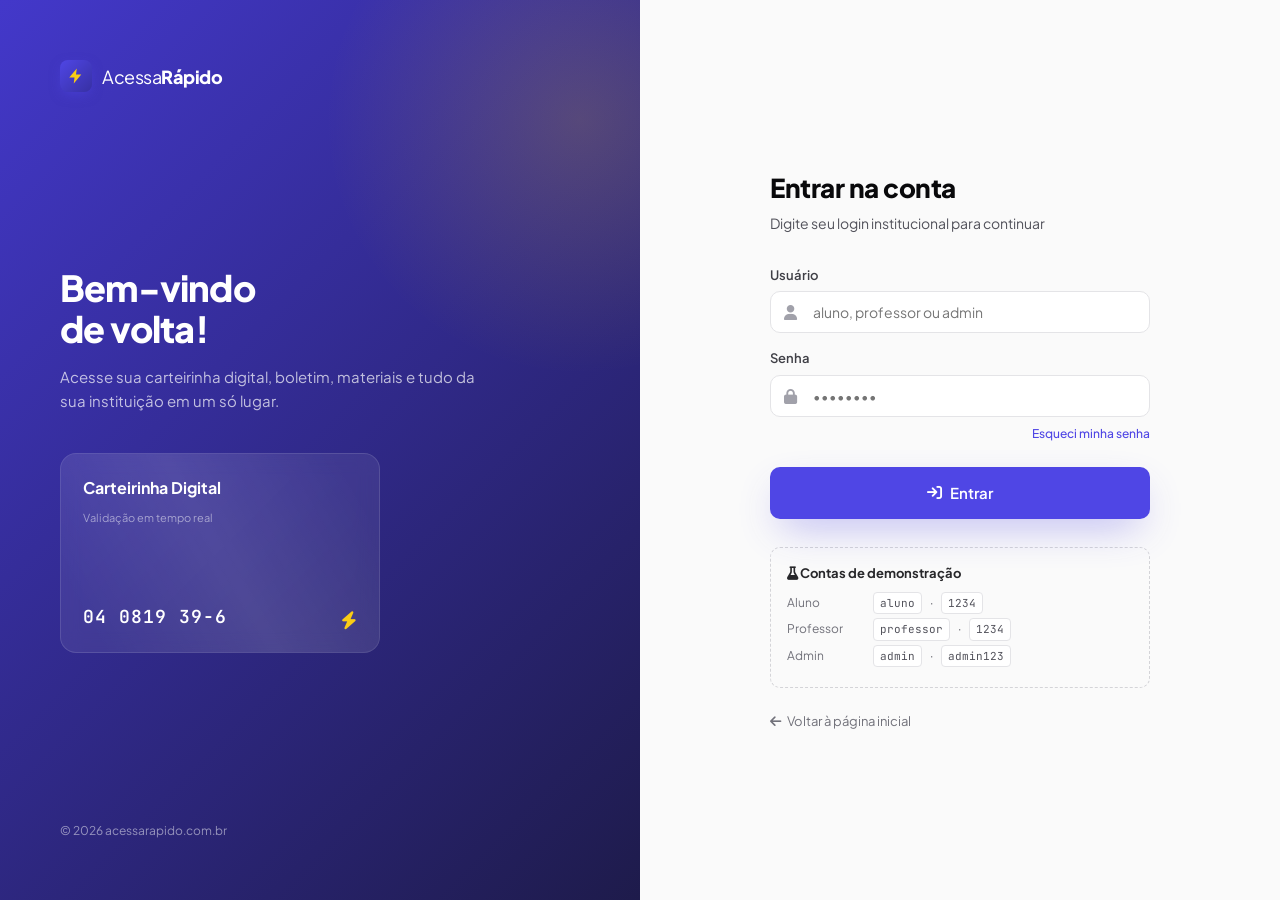
==== commit f650fbc8: "feat: redesign cracha oficial + carrossel landing + admin multi-instituicao + esteira de testes" ====
--- a/admin.html
+++ b/admin.html
@@ -31,9 +31,9 @@
         <i class="nav-item__icon fas fa-users"></i>
         <span>Usuários</span>
       </button>
-      <button class="nav-item" data-tab="institution">
+      <button class="nav-item" data-tab="institutions">
         <i class="nav-item__icon fas fa-university"></i>
-        <span>Instituição</span>
+        <span>Instituições</span>
       </button>
       <button class="nav-item" data-tab="advanced">
         <i class="nav-item__icon fas fa-sliders"></i>
@@ -67,7 +67,7 @@
 
     <div class="app-content">
 
-      <!-- ═══════ ABA: CARTEIRINHAS (Students) ═══════ -->
+      <!-- ═══════ ABA: CARTEIRINHAS ═══════ -->
       <section class="admin-tab-content active" id="tab-students">
         <div class="page-header">
           <div>
@@ -79,13 +79,25 @@
           </button>
         </div>
 
+        <div class="materials-toolbar">
+          <div class="input-wrap">
+            <i class="fas fa-search input-wrap__icon"></i>
+            <input class="input input--icon" id="students-search" type="text" placeholder="Buscar por nome, curso ou matrícula..." />
+          </div>
+          <select class="select" id="students-filter-inst" style="max-width: 240px">
+            <option value="">Todas as instituições</option>
+          </select>
+        </div>
+
         <div class="users-table-wrap">
           <table class="users-table">
             <thead>
               <tr>
+                <th></th>
                 <th>Nome</th>
                 <th>Tipo</th>
                 <th>Curso / Cargo</th>
+                <th>Instituição</th>
                 <th>ID</th>
                 <th>Validade</th>
                 <th style="text-align:right">Ações</th>
@@ -124,85 +136,32 @@
         </div>
       </section>
 
-      <!-- ═══════ ABA: INSTITUIÇÃO ═══════ -->
-      <section class="admin-tab-content" id="tab-institution">
+      <!-- ═══════ ABA: INSTITUIÇÕES ═══════ -->
+      <section class="admin-tab-content" id="tab-institutions">
         <div class="page-header">
           <div>
-            <h2>Dados da instituição</h2>
-            <p>Configure aparência, contatos e comunicados.</p>
-          </div>
-          <button class="btn btn--primary" id="btn-save-inst">
-            <i class="fas fa-floppy-disk"></i> Salvar
+            <h2>Instituições</h2>
+            <p>Configure aparência, contatos e logos.</p>
+          </div>
+          <button class="btn btn--primary" id="btn-new-inst">
+            <i class="fas fa-plus"></i> Nova instituição
           </button>
         </div>
 
-        <div class="form-section">
-          <div class="form-section__head">
-            <i class="fas fa-pen"></i> Identidade visual
-          </div>
-          <div class="form-section__body">
-            <div class="form-grid">
-              <div class="field">
-                <label class="field__label" for="inst-form-abbr">Sigla</label>
-                <input class="input" id="inst-form-abbr" />
-              </div>
-              <div class="field">
-                <label class="field__label" for="inst-form-full">Nome completo</label>
-                <input class="input" id="inst-form-full" />
-              </div>
-              <div class="field">
-                <label class="field__label">Cor do logo</label>
-                <div class="color-row">
-                  <input type="color" id="inst-form-logocolor" />
-                  <span class="color-hex" id="hex-logocolor">#000000</span>
-                </div>
-              </div>
-              <div class="field">
-                <label class="field__label">Cor do banner</label>
-                <div class="color-row">
-                  <input type="color" id="inst-form-bannercolor" />
-                  <span class="color-hex" id="hex-bannercolor">#000000</span>
-                </div>
-              </div>
-              <div class="field">
-                <label class="field__label">Cor de destaque</label>
-                <div class="color-row">
-                  <input type="color" id="inst-form-accentcolor" />
-                  <span class="color-hex" id="hex-accentcolor">#000000</span>
-                </div>
-              </div>
-            </div>
-          </div>
-        </div>
-
-        <div class="form-section">
-          <div class="form-section__head">
-            <i class="fas fa-phone"></i> Contato e localização
-          </div>
-          <div class="form-section__body">
-            <div class="form-grid">
-              <div class="field form-grid__full">
-                <label class="field__label" for="inst-form-address">Endereço</label>
-                <input class="input" id="inst-form-address" />
-              </div>
-              <div class="field">
-                <label class="field__label" for="inst-form-phone">Telefone</label>
-                <input class="input" id="inst-form-phone" />
-              </div>
-              <div class="field">
-                <label class="field__label" for="inst-form-email">E-mail</label>
-                <input class="input" id="inst-form-email" />
-              </div>
-              <div class="field">
-                <label class="field__label" for="inst-form-site">Site</label>
-                <input class="input" id="inst-form-site" />
-              </div>
-              <div class="field">
-                <label class="field__label" for="inst-form-hours">Horário</label>
-                <input class="input" id="inst-form-hours" />
-              </div>
-            </div>
-          </div>
+        <div class="users-table-wrap" style="margin-bottom: 20px">
+          <table class="users-table">
+            <thead>
+              <tr>
+                <th>Logo</th>
+                <th>Sigla</th>
+                <th>Nome</th>
+                <th>Cores</th>
+                <th>Cadastros</th>
+                <th style="text-align:right">Ações</th>
+              </tr>
+            </thead>
+            <tbody id="institutions-tbody"></tbody>
+          </table>
         </div>
       </section>
 
@@ -244,6 +203,14 @@
               </div>
               <button class="btn btn--danger" id="btn-reset"><i class="fas fa-trash"></i> Resetar tudo</button>
             </div>
+
+            <div style="display:flex; align-items:center; justify-content:space-between; flex-wrap:wrap; gap:12px">
+              <div>
+                <strong style="display:block; font-size:14px">Esteira de testes</strong>
+                <small style="color: var(--gray-600)">Página de testes manuais e automáticos.</small>
+              </div>
+              <a class="btn btn--secondary" href="tests.html"><i class="fas fa-vial"></i> Abrir testes</a>
+            </div>
           </div>
         </div>
       </section>
@@ -253,7 +220,7 @@
 
   <!-- ══════════ MODAL: Editar/Novo aluno ══════════ -->
   <div class="modal-overlay" id="modal-student">
-    <div class="modal">
+    <div class="modal" style="max-width: 560px">
       <div class="modal__head">
         <h3 id="modal-student-title">Nova carteirinha</h3>
         <button class="modal__close" data-close-modal="modal-student"><i class="fas fa-xmark"></i></button>
@@ -282,6 +249,10 @@
         </div>
 
         <div class="form-grid">
+          <div class="field form-grid__full">
+            <label class="field__label" for="student-institution">Instituição</label>
+            <select class="select" id="student-institution"></select>
+          </div>
           <div class="field">
             <label class="field__label" for="student-cardtype">Tipo</label>
             <select class="select" id="student-cardtype">
@@ -312,7 +283,7 @@
           </div>
           <div class="field">
             <label class="field__label" for="student-validity">Validade (MM/AAAA)</label>
-            <input class="input" id="student-validity" />
+            <input class="input" id="student-validity" placeholder="12/2026" />
           </div>
           <div class="field">
             <label class="field__label" for="student-birth">Nascimento</label>
@@ -333,7 +304,7 @@
             </select>
           </div>
           <div class="field">
-            <label class="field__label" for="student-semester">Semestre</label>
+            <label class="field__label" for="student-semester">Semestre / Ano</label>
             <input class="input" id="student-semester" />
           </div>
           <div class="field">
@@ -392,6 +363,94 @@
     </div>
   </div>
 
+  <!-- ══════════ MODAL: Editar/Nova instituição ══════════ -->
+  <div class="modal-overlay" id="modal-inst">
+    <div class="modal" style="max-width: 560px">
+      <div class="modal__head">
+        <h3 id="modal-inst-title">Nova instituição</h3>
+        <button class="modal__close" data-close-modal="modal-inst"><i class="fas fa-xmark"></i></button>
+      </div>
+      <div class="modal__body">
+        <input type="hidden" id="inst-id" />
+
+        <!-- Upload de LOGO -->
+        <div class="photo-uploader">
+          <div class="photo-uploader__preview" id="inst-logo-preview" style="width: 80px; height: 80px; border-radius: 14px">
+            <i class="fas fa-university"></i>
+          </div>
+          <div class="photo-uploader__actions">
+            <label class="btn btn--secondary" for="inst-logo-input">
+              <i class="fas fa-upload"></i> Enviar logo
+            </label>
+            <input type="file" id="inst-logo-input" accept="image/*,image/svg+xml" style="display:none" />
+            <button type="button" class="btn btn--ghost" id="inst-logo-remove" style="color: var(--danger)">
+              <i class="fas fa-trash"></i> Remover logo
+            </button>
+            <small style="color: var(--gray-500); font-size: 11px">PNG, JPG ou SVG. Máx 2MB.</small>
+          </div>
+        </div>
+
+        <div class="form-grid">
+          <div class="field">
+            <label class="field__label" for="inst-form-abbr">Sigla</label>
+            <input class="input" id="inst-form-abbr" placeholder="Ex.: UNICID" />
+          </div>
+          <div class="field">
+            <label class="field__label" for="inst-form-full">Nome completo</label>
+            <input class="input" id="inst-form-full" placeholder="Ex.: Universidade Cidade de São Paulo" />
+          </div>
+          <div class="field">
+            <label class="field__label">Cor do logo</label>
+            <div class="color-row">
+              <input type="color" id="inst-form-logocolor" />
+              <span class="color-hex" id="hex-logocolor">#000000</span>
+            </div>
+          </div>
+          <div class="field">
+            <label class="field__label">Cor do banner</label>
+            <div class="color-row">
+              <input type="color" id="inst-form-bannercolor" />
+              <span class="color-hex" id="hex-bannercolor">#000000</span>
+            </div>
+          </div>
+          <div class="field">
+            <label class="field__label">Cor de destaque</label>
+            <div class="color-row">
+              <input type="color" id="inst-form-accentcolor" />
+              <span class="color-hex" id="hex-accentcolor">#000000</span>
+            </div>
+          </div>
+          <div class="field form-grid__full">
+            <label class="field__label" for="inst-form-address">Endereço</label>
+            <input class="input" id="inst-form-address" />
+          </div>
+          <div class="field">
+            <label class="field__label" for="inst-form-phone">Telefone</label>
+            <input class="input" id="inst-form-phone" />
+          </div>
+          <div class="field">
+            <label class="field__label" for="inst-form-email">E-mail</label>
+            <input class="input" id="inst-form-email" />
+          </div>
+          <div class="field">
+            <label class="field__label" for="inst-form-site">Site</label>
+            <input class="input" id="inst-form-site" />
+          </div>
+          <div class="field">
+            <label class="field__label" for="inst-form-hours">Horário</label>
+            <input class="input" id="inst-form-hours" />
+          </div>
+        </div>
+      </div>
+      <div class="modal__footer">
+        <button class="btn btn--ghost" data-close-modal="modal-inst">Cancelar</button>
+        <button class="btn btn--primary" id="btn-save-inst">
+          <i class="fas fa-floppy-disk"></i> Salvar
+        </button>
+      </div>
+    </div>
+  </div>
+
   <!-- Toast -->
   <div class="toast" id="toast" aria-live="polite"></div>
 
--- a/css/style.css
+++ b/css/style.css
@@ -421,83 +421,43 @@
   letter-spacing: 0.4px;
 }
 
-/* Mockup */
+/* Hero showcase com cards reais */
 .hero__mockup {
   position: relative;
-  height: 540px;
+  min-height: 520px;
   display: flex;
   align-items: center;
   justify-content: center;
 }
-.mockup-phone {
-  width: 280px;
-  height: 540px;
-  background: #18181b;
-  border-radius: 42px;
-  padding: 8px;
-  box-shadow: var(--shadow-xl), 0 0 0 8px rgba(255, 255, 255, 0.6);
-  position: relative;
-  z-index: 2;
-  animation: floaty 6s ease-in-out infinite;
-}
-@keyframes floaty {
-  0%, 100% { transform: translateY(0); }
-  50%       { transform: translateY(-12px); }
-}
-.mockup-phone::before {
+.hero__cards-deco {
+  position: absolute;
+  inset: 0;
+  pointer-events: none;
+}
+.hero__cards-deco::before, .hero__cards-deco::after {
   content: '';
   position: absolute;
-  top: 14px; left: 50%;
-  transform: translateX(-50%);
-  width: 90px; height: 22px;
-  background: #18181b;
-  border-radius: 12px;
-  z-index: 3;
-}
-.mockup-screen {
-  width: 100%; height: 100%;
-  border-radius: 34px;
-  background: linear-gradient(180deg, var(--brand-50) 0%, #fff 100%);
-  overflow: hidden;
-  position: relative;
-  display: flex;
-  flex-direction: column;
-  align-items: center;
-  padding: 50px 16px 16px;
-  gap: 14px;
-}
-.mockup-screen__title {
-  font-size: 11px;
-  font-weight: 700;
-  color: var(--gray-500);
-  text-transform: uppercase;
-  letter-spacing: 0.6px;
-  margin-bottom: 4px;
-}
-.mockup-card-deco {
-  position: absolute;
-  width: 240px;
-  height: 152px;
-  border-radius: 16px;
+  border-radius: 14px;
+  box-shadow: 0 24px 48px -16px rgba(15, 23, 42, 0.2);
+}
+.hero__cards-deco::before {
+  width: 200px; height: 320px;
   background: linear-gradient(135deg, var(--brand-700), var(--brand-950));
-  box-shadow: var(--shadow-xl);
-  z-index: 1;
-}
-.mockup-card-deco--1 {
-  top: 80px; left: -20px;
-  transform: rotate(-12deg);
+  top: 30px; left: 10%;
+  transform: rotate(-10deg);
   animation: deco-float-1 8s ease-in-out infinite;
 }
-.mockup-card-deco--2 {
-  bottom: 40px; right: -30px;
-  transform: rotate(8deg);
+.hero__cards-deco::after {
+  width: 180px; height: 280px;
   background: linear-gradient(135deg, #fff, var(--gray-100));
   border: 1px solid var(--gray-200);
+  bottom: 30px; right: 5%;
+  transform: rotate(8deg);
   animation: deco-float-2 7s ease-in-out infinite;
 }
 @keyframes deco-float-1 {
-  0%, 100% { transform: rotate(-12deg) translateY(0); }
-  50%       { transform: rotate(-10deg) translateY(-8px); }
+  0%, 100% { transform: rotate(-10deg) translateY(0); }
+  50%       { transform: rotate(-8deg) translateY(-8px); }
 }
 @keyframes deco-float-2 {
   0%, 100% { transform: rotate(8deg) translateY(0); }
@@ -507,8 +467,10 @@
 @media (max-width: 900px) {
   .hero { padding: 50px 0 30px; }
   .hero__grid { grid-template-columns: 1fr; gap: 40px; }
-  .hero__mockup { height: 460px; }
-  .mockup-phone { width: 240px; height: 460px; }
+  .hero__mockup { min-height: 480px; }
+  .cards-stack { max-width: 240px; }
+  .hero__cards-deco::before { width: 160px; height: 260px; left: 5%; }
+  .hero__cards-deco::after  { width: 140px; height: 230px; right: 5%; }
 }
 
 /* Sections genéricas */
@@ -1097,181 +1059,223 @@
 
 
 /* ╔══════════════════════════════════════════════════╗
-   ║       9. CARTEIRINHA (cartão real)                ║
+   ║       9. CARTEIRINHA — Crachá oficial institucional ║
    ╚══════════════════════════════════════════════════╝ */
 
 .id-card-container {
   display: flex;
   flex-direction: column;
   align-items: center;
-  gap: 28px;
+  gap: 24px;
   padding: 24px 0;
 }
 .id-scene {
-  perspective: 1200px;
+  perspective: 1400px;
   width: 100%;
-  max-width: 420px;
-  aspect-ratio: 1.586 / 1; /* ISO 7810 ID-1 */
+  max-width: 380px;
+  aspect-ratio: 0.63 / 1; /* formato vertical de crachá institucional */
 }
 .id-card {
   position: relative;
   width: 100%; height: 100%;
   transform-style: preserve-3d;
-  transition: transform 0.7s cubic-bezier(0.4, 0, 0.2, 1);
+  transition: transform 0.8s cubic-bezier(0.4, 0, 0.2, 1);
   will-change: transform;
+  cursor: pointer;
 }
 .id-card.flipped { transform: rotateY(180deg); }
 
 .id-face {
   position: absolute;
   inset: 0;
-  border-radius: 18px;
+  border-radius: 14px;
   overflow: hidden;
   -webkit-backface-visibility: hidden;
           backface-visibility: hidden;
-  box-shadow: 0 32px 60px -16px rgba(15, 23, 42, 0.45),
-              0 8px 24px -8px rgba(15, 23, 42, 0.3);
+  box-shadow:
+    0 30px 60px -18px rgba(15, 23, 42, 0.35),
+    0 8px 20px -6px rgba(15, 23, 42, 0.2),
+    0 0 0 1px rgba(15, 23, 42, 0.04);
 }
 .id-face--back { transform: rotateY(180deg); }
 
-/* ─── FRENTE ─── */
+/* ═══ FRENTE ═══ */
 .id-face--front {
-  background: linear-gradient(135deg, #f7faff 0%, #eaf1fb 100%);
+  background: #fff;
   display: flex;
   flex-direction: column;
   position: relative;
 }
-.id-face--front::before {
+
+/* Faixa superior institucional */
+.id-front__banner {
+  background: var(--card-banner);
+  color: #fff;
+  padding: 16px 18px 14px;
+  position: relative;
+  display: flex;
+  align-items: center;
+  gap: 12px;
+  flex-shrink: 0;
+}
+/* Padrão de segurança sutil */
+.id-front__banner::before {
   content: '';
   position: absolute;
   inset: 0;
   background-image:
-    repeating-linear-gradient(45deg,
-      transparent 0, transparent 14px,
-      rgba(11, 31, 63, 0.025) 14px, rgba(11, 31, 63, 0.025) 15px),
-    radial-gradient(circle at 90% 90%, rgba(79, 70, 229, 0.08), transparent 40%);
+    radial-gradient(circle at 80% 50%, rgba(255,255,255,0.08), transparent 50%),
+    repeating-linear-gradient(135deg,
+      transparent 0, transparent 8px,
+      rgba(255,255,255,0.025) 8px, rgba(255,255,255,0.025) 9px);
   pointer-events: none;
 }
-
-.id-front__brand {
-  display: flex;
-  align-items: center;
-  gap: 10px;
-  padding: 14px 18px;
-  background: var(--card-banner);
-  color: #fff;
-  position: relative;
-  z-index: 2;
-}
 .id-front__logo {
-  width: 30px; height: 30px;
-  border-radius: 8px;
-  background: var(--card-logo);
-  color: #fff;
+  width: 42px; height: 42px;
+  border-radius: 10px;
+  background: #fff;
   display: flex; align-items: center; justify-content: center;
-  font-weight: 800;
-  font-size: 13px;
   flex-shrink: 0;
-  box-shadow: 0 2px 6px rgba(0,0,0,0.2);
-}
-.id-front__inst-info { line-height: 1.15; min-width: 0; flex: 1; }
-.id-front__inst-info strong {
-  font-size: 13px;
-  font-weight: 800;
-  letter-spacing: 0.4px;
-}
-.id-front__inst-info span {
-  display: block;
-  font-size: 9px;
-  font-weight: 400;
-  color: rgba(255, 255, 255, 0.7);
-  white-space: nowrap;
+  position: relative;
+  z-index: 1;
   overflow: hidden;
-  text-overflow: ellipsis;
-  margin-top: 1px;
-}
-.id-front__type-tag {
-  font-size: 9px;
-  padding: 3px 8px;
-  border-radius: 999px;
-  background: rgba(255, 255, 255, 0.18);
-  font-weight: 700;
-  text-transform: uppercase;
-  letter-spacing: 0.6px;
-  flex-shrink: 0;
-}
-
-.id-front__body {
+  box-shadow: 0 4px 10px rgba(0,0,0,0.18), inset 0 0 0 1px rgba(0,0,0,0.05);
+}
+.id-front__logo img {
+  width: 100%; height: 100%;
+  object-fit: contain;
+  padding: 4px;
+}
+.id-front__logo-letter {
+  font-weight: 900;
+  font-size: 18px;
+  color: var(--card-logo);
+  letter-spacing: -0.5px;
+}
+.id-front__inst {
   flex: 1;
-  display: grid;
-  grid-template-columns: 90px 1fr;
-  gap: 14px;
-  padding: 14px 18px;
-  position: relative;
-  z-index: 2;
-}
-.id-front__photo {
-  width: 90px; height: 110px;
-  border-radius: 8px;
-  background: #fff;
-  border: 2px solid #fff;
-  box-shadow: 0 4px 14px rgba(0,0,0,0.15);
-  overflow: hidden;
-  position: relative;
-  flex-shrink: 0;
-}
-.id-front__photo img {
-  width: 100%; height: 100%;
-  object-fit: cover;
-}
-.id-front__photo-ph {
-  width: 100%; height: 100%;
-  background: linear-gradient(135deg, var(--card-logo), var(--card-banner));
-  display: flex;
-  align-items: center;
-  justify-content: center;
-  color: #fff;
-  font-size: 36px;
-  font-weight: 800;
-}
-.id-front__data {
-  display: flex;
-  flex-direction: column;
-  justify-content: center;
   min-width: 0;
-}
-.id-front__name {
+  position: relative;
+  z-index: 1;
+}
+.id-front__inst-abbr {
   font-size: 14px;
   font-weight: 800;
-  color: var(--gray-950);
-  letter-spacing: -0.2px;
+  letter-spacing: 0.5px;
+  line-height: 1.1;
+}
+.id-front__inst-full {
+  font-size: 9.5px;
+  font-weight: 500;
+  color: rgba(255, 255, 255, 0.72);
+  letter-spacing: 0.2px;
   line-height: 1.2;
-  margin-bottom: 3px;
+  margin-top: 2px;
   display: -webkit-box;
   -webkit-line-clamp: 2;
   -webkit-box-orient: vertical;
   overflow: hidden;
 }
+
+/* Faixa "IDENTIFICAÇÃO ESTUDANTIL" */
+.id-front__doctype {
+  background: linear-gradient(180deg,
+    rgba(0,0,0,0.06) 0%,
+    transparent 100%);
+  padding: 6px 18px;
+  font-size: 9px;
+  font-weight: 700;
+  letter-spacing: 1.8px;
+  text-transform: uppercase;
+  color: var(--card-banner);
+  text-align: center;
+  border-bottom: 1px solid var(--gray-100);
+  flex-shrink: 0;
+}
+
+/* Foto + dados principais */
+.id-front__hero {
+  display: flex;
+  flex-direction: column;
+  align-items: center;
+  padding: 18px 18px 14px;
+  gap: 12px;
+  flex-shrink: 0;
+  position: relative;
+}
+.id-front__photo {
+  width: 110px;
+  height: 138px;
+  border-radius: 8px;
+  background: var(--gray-100);
+  overflow: hidden;
+  flex-shrink: 0;
+  border: 3px solid #fff;
+  box-shadow:
+    0 6px 18px rgba(15, 23, 42, 0.18),
+    0 0 0 1px var(--gray-200);
+  position: relative;
+}
+.id-front__photo img {
+  width: 100%; height: 100%;
+  object-fit: cover;
+  display: block;
+}
+.id-front__photo-ph {
+  width: 100%; height: 100%;
+  background: linear-gradient(135deg, var(--card-logo) 0%, var(--card-banner) 100%);
+  display: flex;
+  align-items: center;
+  justify-content: center;
+  color: #fff;
+  font-size: 48px;
+  font-weight: 800;
+  letter-spacing: -1px;
+}
+.id-front__name-wrap {
+  text-align: center;
+  width: 100%;
+}
+.id-front__name {
+  font-size: 16px;
+  font-weight: 800;
+  color: var(--gray-950);
+  letter-spacing: -0.3px;
+  line-height: 1.15;
+  margin-bottom: 4px;
+  display: -webkit-box;
+  -webkit-line-clamp: 2;
+  -webkit-box-orient: vertical;
+  overflow: hidden;
+}
 .id-front__course {
   font-size: 11px;
-  color: var(--gray-700);
-  font-weight: 500;
-  margin-bottom: 10px;
-  white-space: nowrap;
+  color: var(--gray-600);
+  font-weight: 600;
+  letter-spacing: 0.2px;
+  display: -webkit-box;
+  -webkit-line-clamp: 1;
+  -webkit-box-orient: vertical;
   overflow: hidden;
-  text-overflow: ellipsis;
-}
+}
+
+/* Grid de dados oficiais */
 .id-front__fields {
+  margin: 0 18px;
   display: grid;
   grid-template-columns: 1fr 1fr;
-  gap: 6px 12px;
-}
-.id-field { display: flex; flex-direction: column; gap: 1px; }
+  gap: 10px 14px;
+  padding: 12px 14px;
+  background: var(--gray-50);
+  border-radius: 10px;
+  border: 1px solid var(--gray-100);
+}
+.id-field { display: flex; flex-direction: column; gap: 1px; min-width: 0; }
 .id-field__label {
   font-size: 7.5px;
   font-weight: 700;
   text-transform: uppercase;
-  letter-spacing: 0.6px;
+  letter-spacing: 0.8px;
   color: var(--gray-500);
 }
 .id-field__value {
@@ -1285,43 +1289,71 @@
   text-overflow: ellipsis;
 }
 
+/* Rodapé com selo + tipo */
 .id-front__footer {
-  height: 30px;
+  margin-top: auto;
+  padding: 12px 18px;
+  display: flex;
+  align-items: center;
+  justify-content: space-between;
   background: var(--card-accent);
-  display: flex;
-  align-items: center;
-  justify-content: space-between;
-  padding: 0 14px;
-  position: relative;
-  z-index: 2;
-}
-.id-front__chip {
-  width: 28px; height: 20px;
-  border-radius: 4px;
-  background: linear-gradient(135deg, #fef3c7, #fcd34d, #f59e0b);
-  position: relative;
-  box-shadow: 0 1px 2px rgba(0,0,0,0.15);
-}
-.id-front__chip::before, .id-front__chip::after {
+  border-top: 1px solid rgba(0,0,0,0.04);
+  position: relative;
+}
+.id-front__seal {
+  width: 38px; height: 38px;
+  border-radius: 50%;
+  background:
+    radial-gradient(circle at 35% 30%, rgba(255,255,255,0.4), transparent 50%),
+    var(--card-banner);
+  display: flex;
+  align-items: center;
+  justify-content: center;
+  flex-shrink: 0;
+  position: relative;
+  box-shadow: 0 2px 4px rgba(0,0,0,0.12);
+}
+.id-front__seal::before {
   content: '';
   position: absolute;
-  background: rgba(0,0,0,0.15);
-  left: 0; right: 0; height: 1px;
-}
-.id-front__chip::before { top: 5px;  }
-.id-front__chip::after  { top: 12px; }
-.id-front__validity {
+  inset: 4px;
+  border-radius: 50%;
+  border: 1px dashed rgba(255,255,255,0.4);
+}
+.id-front__seal i {
+  color: #fff;
+  font-size: 14px;
+  position: relative;
+}
+.id-front__type-info {
+  flex: 1;
+  text-align: right;
+  padding-left: 10px;
+  min-width: 0;
+}
+.id-front__type-info strong {
+  display: block;
+  font-size: 11px;
+  font-weight: 800;
+  color: var(--card-banner);
+  letter-spacing: 0.3px;
+  line-height: 1.2;
+  white-space: nowrap;
+  overflow: hidden;
+  text-overflow: ellipsis;
+}
+.id-front__type-info span {
   font-size: 9px;
-  font-weight: 700;
-  color: var(--card-banner);
-  letter-spacing: 0.4px;
-}
-.id-front__validity strong { font-family: var(--font-mono); margin-left: 4px; }
-
-
-/* ─── VERSO ─── */
+  color: var(--gray-600);
+  font-weight: 500;
+  letter-spacing: 0.3px;
+  margin-top: 1px;
+  display: block;
+}
+
+/* ═══ VERSO ═══ */
 .id-face--back {
-  background: linear-gradient(135deg, #0f172a 0%, #020617 100%);
+  background: linear-gradient(160deg, #1e1b4b 0%, #0a0a1f 100%);
   display: flex;
   flex-direction: column;
   color: #fff;
@@ -1330,60 +1362,109 @@
 .id-face--back::before {
   content: '';
   position: absolute;
-  top: 38px; left: 0; right: 0;
-  height: 38px;
-  background: #000;
+  inset: 0;
+  background-image:
+    radial-gradient(circle at 20% 10%, rgba(99, 102, 241, 0.2), transparent 50%),
+    radial-gradient(circle at 80% 90%, rgba(250, 204, 21, 0.08), transparent 50%);
+  pointer-events: none;
+}
+
+.id-back__topbar {
+  display: flex;
+  align-items: center;
+  justify-content: space-between;
+  padding: 14px 18px 12px;
+  position: relative;
   z-index: 1;
-}
-.id-back__topbar {
-  display: flex;
-  align-items: center;
-  justify-content: space-between;
-  padding: 10px 16px;
-  font-size: 11px;
-  font-weight: 600;
-  position: relative;
-  z-index: 2;
-}
-.id-back__topbar__inst { letter-spacing: 0.4px; color: rgba(255,255,255,0.85); }
+  border-bottom: 1px solid rgba(255,255,255,0.08);
+}
+.id-back__topbar__brand {
+  display: flex; align-items: center; gap: 10px;
+}
+.id-back__topbar__logo {
+  width: 28px; height: 28px;
+  border-radius: 6px;
+  background: rgba(255,255,255,0.95);
+  display: flex; align-items: center; justify-content: center;
+  flex-shrink: 0;
+  overflow: hidden;
+}
+.id-back__topbar__logo img {
+  width: 100%; height: 100%;
+  object-fit: contain;
+  padding: 3px;
+}
+.id-back__topbar__logo-letter {
+  font-weight: 800;
+  font-size: 13px;
+  color: var(--card-banner);
+}
+.id-back__topbar__inst {
+  font-size: 12px;
+  font-weight: 700;
+  color: #fff;
+  letter-spacing: 0.5px;
+}
 .id-back__topbar__chip {
-  font-size: 9px;
-  padding: 2px 8px;
+  font-size: 8.5px;
+  padding: 4px 10px;
   border-radius: 999px;
-  background: rgba(255,255,255,0.12);
-  letter-spacing: 0.4px;
-}
-
-.id-back__main {
-  flex: 1;
-  display: grid;
-  grid-template-columns: 130px 1fr;
-  gap: 14px;
-  padding: 14px 16px 10px;
-  position: relative;
-  z-index: 2;
-  margin-top: 28px;
+  background: rgba(16, 185, 129, 0.18);
+  border: 1px solid rgba(16, 185, 129, 0.35);
+  color: #6ee7b7;
+  letter-spacing: 0.5px;
+  font-weight: 700;
+}
+
+/* QR centro de palco */
+.id-back__qr-wrap {
+  padding: 22px 18px 14px;
+  display: flex;
+  flex-direction: column;
+  align-items: center;
+  position: relative;
+  z-index: 1;
 }
 .id-back__qr {
-  width: 130px; height: 130px;
+  width: 168px; height: 168px;
   background: #fff;
-  border-radius: 10px;
-  padding: 6px;
+  border-radius: 14px;
+  padding: 10px;
   display: flex;
   align-items: center;
   justify-content: center;
-  flex-shrink: 0;
-  position: relative;
-  box-shadow: 0 4px 14px rgba(0,0,0,0.4);
+  position: relative;
+  box-shadow: 0 10px 28px rgba(0,0,0,0.45), 0 0 0 1px rgba(255,255,255,0.1);
 }
 .id-back__qr canvas, .id-back__qr img {
-  width: 118px !important; height: 118px !important;
+  width: 148px !important; height: 148px !important;
   display: block;
+}
+/* "Hologram" overlay */
+.id-back__qr::before {
+  content: '';
+  position: absolute;
+  top: -1px; right: -1px;
+  width: 18px; height: 18px;
+  border-top: 2px solid var(--accent-400);
+  border-right: 2px solid var(--accent-400);
+  border-top-right-radius: 14px;
+  pointer-events: none;
+}
+.id-back__qr::after {
+  content: '';
+  position: absolute;
+  bottom: -1px; left: -1px;
+  width: 18px; height: 18px;
+  border-bottom: 2px solid var(--accent-400);
+  border-left: 2px solid var(--accent-400);
+  border-bottom-left-radius: 14px;
+  pointer-events: none;
 }
 .id-back__qr-overlay {
   position: absolute;
-  inset: 6px;
-  background: rgba(255,255,255,0.95);
+  inset: 10px;
+  background: rgba(255,255,255,0.97);
   border-radius: 6px;
   display: flex;
   align-items: center;
@@ -1394,33 +1475,49 @@
 }
 .id-back__qr-overlay.active { opacity: 1; }
 .id-back__qr-overlay i {
-  font-size: 22px;
+  font-size: 28px;
   color: var(--brand-700);
   animation: spin 1s linear infinite;
 }
 @keyframes spin { to { transform: rotate(360deg); } }
 
-.id-back__info {
+.id-back__qr-caption {
+  margin-top: 12px;
+  text-align: center;
+  font-size: 9.5px;
+  font-weight: 600;
+  color: rgba(255,255,255,0.5);
+  letter-spacing: 1px;
+  text-transform: uppercase;
+}
+
+/* Timer + dados oficiais */
+.id-back__bottom {
+  padding: 0 18px 16px;
   display: flex;
   flex-direction: column;
-  gap: 6px;
-  min-width: 0;
-}
+  gap: 10px;
+  position: relative;
+  z-index: 1;
+  margin-top: auto;
+}
+
 .id-back__timer {
   display: flex;
   align-items: center;
-  gap: 8px;
-  padding: 6px 8px;
-  background: rgba(16, 185, 129, 0.12);
-  border: 1px solid rgba(16, 185, 129, 0.3);
-  border-radius: 8px;
+  gap: 10px;
+  padding: 9px 12px;
+  background: rgba(16, 185, 129, 0.1);
+  border: 1px solid rgba(16, 185, 129, 0.25);
+  border-radius: 10px;
   transition: background 0.3s, border-color 0.3s;
 }
-.id-back__timer.warning { background: rgba(245, 158, 11, 0.12); border-color: rgba(245, 158, 11, 0.3); }
-.id-back__timer.danger  { background: rgba(239, 68,  68, 0.12); border-color: rgba(239, 68,  68, 0.3); }
-.id-back__timer-ring { width: 28px; height: 28px; position: relative; flex-shrink: 0; }
-.id-back__timer-ring svg { width: 28px; height: 28px; transform: rotate(-90deg); }
-.id-back__timer-ring .track { fill: none; stroke: rgba(255,255,255,0.1); stroke-width: 3; }
+.id-back__timer.warning { background: rgba(245, 158, 11, 0.1); border-color: rgba(245, 158, 11, 0.3); }
+.id-back__timer.danger  { background: rgba(239, 68,  68, 0.1); border-color: rgba(239, 68,  68, 0.3); }
+
+.id-back__timer-ring { width: 32px; height: 32px; position: relative; flex-shrink: 0; }
+.id-back__timer-ring svg { width: 32px; height: 32px; transform: rotate(-90deg); }
+.id-back__timer-ring .track { fill: none; stroke: rgba(255,255,255,0.12); stroke-width: 3; }
 .id-back__timer-ring .fill {
   fill: none;
   stroke: var(--success);
@@ -1437,73 +1534,38 @@
   align-items: center;
   justify-content: center;
   font-family: var(--font-mono);
-  font-size: 10px;
+  font-size: 11px;
   font-weight: 700;
   color: #fff;
 }
 .id-back__timer-text {
   flex: 1;
-  font-size: 9px;
+  font-size: 10px;
   line-height: 1.2;
-  color: rgba(255,255,255,0.85);
+  color: rgba(255,255,255,0.78);
 }
 .id-back__timer-text strong {
   display: block;
-  font-size: 10px;
+  font-size: 11px;
   font-weight: 700;
   color: #fff;
-}
-
-.id-back__list {
-  margin-top: 2px;
-  display: flex;
-  flex-direction: column;
-  gap: 2px;
-}
-.id-back__list-row {
+  margin-bottom: 2px;
+}
+
+.id-back__id-strip {
   display: flex;
   justify-content: space-between;
-  font-size: 9px;
-  line-height: 1.4;
-  border-bottom: 1px dashed rgba(255,255,255,0.08);
-  padding: 1px 0;
-}
-.id-back__list-row span:first-child {
-  color: rgba(255,255,255,0.5);
-  font-weight: 500;
-}
-.id-back__list-row span:last-child {
-  color: rgba(255,255,255,0.95);
-  font-weight: 600;
+  align-items: center;
+  font-size: 9.5px;
+  color: rgba(255,255,255,0.55);
+  letter-spacing: 0.6px;
   font-family: var(--font-mono);
-  text-align: right;
-  max-width: 65%;
-  overflow: hidden;
-  text-overflow: ellipsis;
-  white-space: nowrap;
-}
-
-.id-back__barcode {
-  margin: 4px 16px 4px;
-  height: 18px;
-  background:
-    repeating-linear-gradient(90deg,
-      #fff 0, #fff 1px, transparent 1px, transparent 3px,
-      #fff 3px, #fff 5px, transparent 5px, transparent 7px,
-      #fff 7px, #fff 8px, transparent 8px, transparent 9px);
-  border-radius: 2px;
-  position: relative;
-  z-index: 2;
-}
-.id-back__barcode-text {
-  text-align: center;
-  font-family: var(--font-mono);
-  font-size: 8px;
-  color: rgba(255,255,255,0.4);
-  letter-spacing: 2px;
-  margin-bottom: 6px;
-  position: relative;
-  z-index: 2;
+  padding-top: 8px;
+  border-top: 1px dashed rgba(255,255,255,0.08);
+}
+.id-back__id-strip strong {
+  font-weight: 700;
+  color: rgba(255,255,255,0.85);
 }
 
 .id-card-actions {
@@ -1524,6 +1586,57 @@
   border-radius: 999px;
 }
 .id-card-info i { color: var(--success); }
+
+/* Carrossel da landing (preview multi-cards) */
+.cards-stack {
+  position: relative;
+  width: 100%;
+  max-width: 280px;
+  aspect-ratio: 0.63 / 1;
+  margin: 0 auto;
+}
+.cards-stack .id-scene {
+  position: absolute;
+  inset: 0;
+  max-width: none;
+  width: 100%;
+  height: 100%;
+  transition: opacity 0.7s, transform 0.7s cubic-bezier(0.4, 0, 0.2, 1);
+}
+.cards-stack .id-scene[data-state="prev"] {
+  opacity: 0;
+  transform: translateX(-30%) scale(0.85) rotate(-6deg);
+  z-index: 1;
+}
+.cards-stack .id-scene[data-state="active"] {
+  opacity: 1;
+  transform: translateX(0) scale(1) rotate(0deg);
+  z-index: 3;
+}
+.cards-stack .id-scene[data-state="next"] {
+  opacity: 0.5;
+  transform: translateX(30%) scale(0.85) rotate(6deg);
+  z-index: 2;
+  pointer-events: none;
+}
+.cards-stack .id-card { cursor: default; }
+
+.cards-stack-dots {
+  display: flex;
+  gap: 6px;
+  justify-content: center;
+  margin-top: 18px;
+}
+.cards-stack-dot {
+  width: 7px; height: 7px;
+  border-radius: 50%;
+  background: var(--gray-300);
+  transition: background 0.2s, width 0.2s;
+  cursor: pointer;
+  border: none;
+  padding: 0;
+}
+.cards-stack-dot.active { background: var(--brand-600); width: 22px; border-radius: 4px; }
 
 
 /* ╔══════════════════════════════════════════════════╗
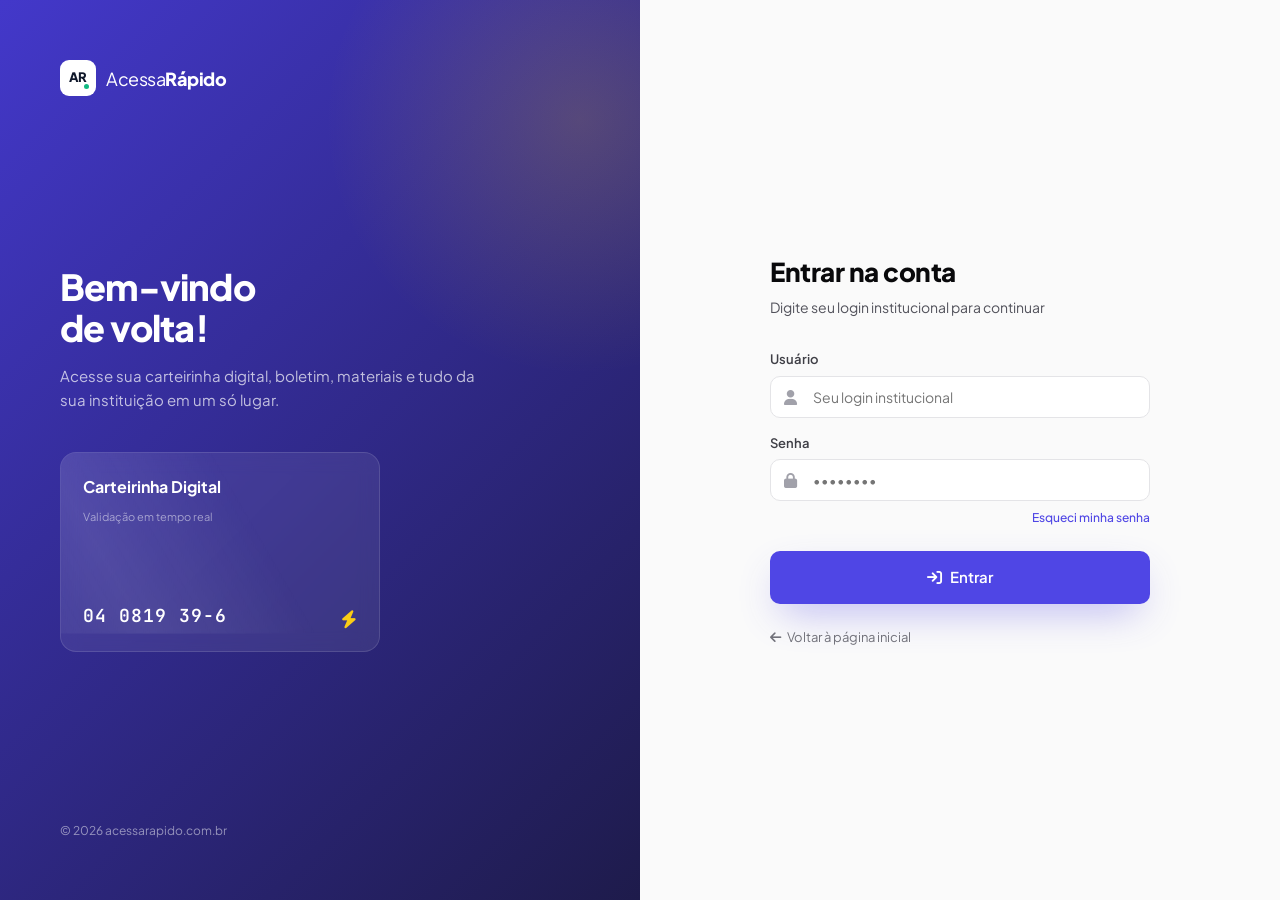
==== commit 3451c551: "feat: carteirinha sem flip (QR no front), logo limpa, logins por nome, sem tipo sanguineo, sem demo " ====
--- a/admin.html
+++ b/admin.html
@@ -294,16 +294,6 @@
             <input class="input" id="student-rg" />
           </div>
           <div class="field">
-            <label class="field__label" for="student-blood">Tipo sanguíneo</label>
-            <select class="select" id="student-blood">
-              <option value="">—</option>
-              <option>A+</option><option>A−</option>
-              <option>B+</option><option>B−</option>
-              <option>O+</option><option>O−</option>
-              <option>AB+</option><option>AB−</option>
-            </select>
-          </div>
-          <div class="field">
             <label class="field__label" for="student-semester">Semestre / Ano</label>
             <input class="input" id="student-semester" />
           </div>
--- a/css/style.css
+++ b/css/style.css
@@ -263,23 +263,36 @@
   color: var(--gray-900);
 }
 .brand__mark {
-  width: 32px; height: 32px;
-  border-radius: 8px;
-  background: linear-gradient(135deg, var(--brand-600), var(--brand-800));
-  display: flex; align-items: center; justify-content: center;
-  position: relative;
+  width: 36px; height: 36px;
+  border-radius: 9px;
+  background: #0f172a;
+  color: #fff;
+  display: flex;
+  align-items: center;
+  justify-content: center;
   flex-shrink: 0;
-  box-shadow: 0 4px 12px -2px rgba(79, 70, 229, 0.5);
+  font-family: var(--font-display);
+  font-weight: 800;
+  font-size: 13px;
+  letter-spacing: -0.4px;
+  position: relative;
+  border: 1px solid rgba(255,255,255,0.06);
 }
 .brand__mark::before {
+  content: 'AR';
+}
+.brand__mark::after {
   content: '';
-  position: absolute; inset: 0;
-  background-image: url("data:image/svg+xml,%3Csvg xmlns='http://www.w3.org/2000/svg' viewBox='0 0 24 24' fill='%23facc15'%3E%3Cpath d='M13 2 3 14h7l-1 8 10-12h-7l1-8z'/%3E%3C/svg%3E");
-  background-repeat: no-repeat;
-  background-size: 18px;
-  background-position: center;
+  position: absolute;
+  bottom: 6px;
+  right: 6px;
+  width: 5px; height: 5px;
+  border-radius: 50%;
+  background: #10b981;
 }
 .brand__text strong { font-weight: 800; }
+.brand--dark .brand__mark { background: #fff; color: #0f172a; }
+.brand--dark .brand__mark::after { background: #10b981; }
 .brand--dark, .brand--dark .brand__text { color: #fff; }
 
 
@@ -340,6 +353,16 @@
   gap: 60px;
   align-items: center;
 }
+.hero__inner {
+  display: flex;
+  flex-direction: column;
+  align-items: center;
+  text-align: center;
+}
+.hero__content--centered { max-width: 760px; }
+.hero__content--centered .hero__lead { margin-left: auto; margin-right: auto; }
+.hero__content--centered .hero__cta { justify-content: center; }
+.hero__stats--centered { margin-left: auto; margin-right: auto; }
 .hero__pretitle {
   display: inline-flex;
   align-items: center;
@@ -1066,45 +1089,27 @@
   display: flex;
   flex-direction: column;
   align-items: center;
-  gap: 24px;
+  gap: 22px;
   padding: 24px 0;
 }
+
+/* Cartão: agora face única (sem 3D / sem flip) */
 .id-scene {
-  perspective: 1400px;
   width: 100%;
   max-width: 380px;
-  aspect-ratio: 0.63 / 1; /* formato vertical de crachá institucional */
 }
 .id-card {
   position: relative;
-  width: 100%; height: 100%;
-  transform-style: preserve-3d;
-  transition: transform 0.8s cubic-bezier(0.4, 0, 0.2, 1);
-  will-change: transform;
-  cursor: pointer;
-}
-.id-card.flipped { transform: rotateY(180deg); }
-
-.id-face {
-  position: absolute;
-  inset: 0;
+  width: 100%;
+  background: #fff;
   border-radius: 14px;
   overflow: hidden;
-  -webkit-backface-visibility: hidden;
-          backface-visibility: hidden;
+  display: flex;
+  flex-direction: column;
   box-shadow:
-    0 30px 60px -18px rgba(15, 23, 42, 0.35),
-    0 8px 20px -6px rgba(15, 23, 42, 0.2),
+    0 30px 60px -18px rgba(15, 23, 42, 0.32),
+    0 8px 20px -6px rgba(15, 23, 42, 0.18),
     0 0 0 1px rgba(15, 23, 42, 0.04);
-}
-.id-face--back { transform: rotateY(180deg); }
-
-/* ═══ FRENTE ═══ */
-.id-face--front {
-  background: #fff;
-  display: flex;
-  flex-direction: column;
-  position: relative;
 }
 
 /* Faixa superior institucional */
@@ -1263,7 +1268,7 @@
 .id-front__fields {
   margin: 0 18px;
   display: grid;
-  grid-template-columns: 1fr 1fr;
+  grid-template-columns: 1fr 1fr 1fr;
   gap: 10px 14px;
   padding: 12px 14px;
   background: var(--gray-50);
@@ -1351,120 +1356,59 @@
   display: block;
 }
 
-/* ═══ VERSO ═══ */
-.id-face--back {
-  background: linear-gradient(160deg, #1e1b4b 0%, #0a0a1f 100%);
+/* ═══ Bloco QR (na frente, abaixo da foto) ═══ */
+.id-front__qr-block {
+  margin: 14px 18px 4px;
   display: flex;
   flex-direction: column;
-  color: #fff;
-  position: relative;
-}
-.id-face--back::before {
-  content: '';
-  position: absolute;
-  inset: 0;
-  background-image:
-    radial-gradient(circle at 20% 10%, rgba(99, 102, 241, 0.2), transparent 50%),
-    radial-gradient(circle at 80% 90%, rgba(250, 204, 21, 0.08), transparent 50%);
-  pointer-events: none;
-}
-
-.id-back__topbar {
-  display: flex;
-  align-items: center;
-  justify-content: space-between;
-  padding: 14px 18px 12px;
-  position: relative;
-  z-index: 1;
-  border-bottom: 1px solid rgba(255,255,255,0.08);
-}
-.id-back__topbar__brand {
-  display: flex; align-items: center; gap: 10px;
-}
-.id-back__topbar__logo {
-  width: 28px; height: 28px;
-  border-radius: 6px;
-  background: rgba(255,255,255,0.95);
-  display: flex; align-items: center; justify-content: center;
-  flex-shrink: 0;
-  overflow: hidden;
-}
-.id-back__topbar__logo img {
-  width: 100%; height: 100%;
-  object-fit: contain;
-  padding: 3px;
-}
-.id-back__topbar__logo-letter {
-  font-weight: 800;
-  font-size: 13px;
-  color: var(--card-banner);
-}
-.id-back__topbar__inst {
-  font-size: 12px;
-  font-weight: 700;
-  color: #fff;
-  letter-spacing: 0.5px;
-}
-.id-back__topbar__chip {
-  font-size: 8.5px;
-  padding: 4px 10px;
-  border-radius: 999px;
-  background: rgba(16, 185, 129, 0.18);
-  border: 1px solid rgba(16, 185, 129, 0.35);
-  color: #6ee7b7;
-  letter-spacing: 0.5px;
-  font-weight: 700;
-}
-
-/* QR centro de palco */
-.id-back__qr-wrap {
-  padding: 22px 18px 14px;
-  display: flex;
-  flex-direction: column;
-  align-items: center;
-  position: relative;
-  z-index: 1;
-}
-.id-back__qr {
-  width: 168px; height: 168px;
+  align-items: center;
+  gap: 8px;
+  padding: 14px 14px 12px;
+  background: linear-gradient(180deg, var(--card-accent) 0%, transparent 100%);
+  border-radius: 12px;
+  border: 1px solid rgba(0,0,0,0.04);
+  position: relative;
+}
+.id-front__qr {
+  width: 132px; height: 132px;
   background: #fff;
-  border-radius: 14px;
-  padding: 10px;
+  border-radius: 10px;
+  padding: 8px;
   display: flex;
   align-items: center;
   justify-content: center;
   position: relative;
-  box-shadow: 0 10px 28px rgba(0,0,0,0.45), 0 0 0 1px rgba(255,255,255,0.1);
-}
-.id-back__qr canvas, .id-back__qr img {
-  width: 148px !important; height: 148px !important;
+  box-shadow: 0 4px 14px rgba(0,0,0,0.10), 0 0 0 1px rgba(0,0,0,0.05);
+}
+.id-front__qr canvas, .id-front__qr img {
+  width: 116px !important; height: 116px !important;
   display: block;
 }
-/* "Hologram" overlay */
-.id-back__qr::before {
+/* Cantos "holográficos" */
+.id-front__qr::before {
   content: '';
   position: absolute;
   top: -1px; right: -1px;
-  width: 18px; height: 18px;
-  border-top: 2px solid var(--accent-400);
-  border-right: 2px solid var(--accent-400);
-  border-top-right-radius: 14px;
+  width: 14px; height: 14px;
+  border-top: 2px solid var(--card-banner);
+  border-right: 2px solid var(--card-banner);
+  border-top-right-radius: 10px;
   pointer-events: none;
 }
-.id-back__qr::after {
+.id-front__qr::after {
   content: '';
   position: absolute;
   bottom: -1px; left: -1px;
-  width: 18px; height: 18px;
-  border-bottom: 2px solid var(--accent-400);
-  border-left: 2px solid var(--accent-400);
-  border-bottom-left-radius: 14px;
+  width: 14px; height: 14px;
+  border-bottom: 2px solid var(--card-banner);
+  border-left: 2px solid var(--card-banner);
+  border-bottom-left-radius: 10px;
   pointer-events: none;
 }
-.id-back__qr-overlay {
+.id-front__qr-overlay {
   position: absolute;
-  inset: 10px;
-  background: rgba(255,255,255,0.97);
+  inset: 8px;
+  background: rgba(255,255,255,0.96);
   border-radius: 6px;
   display: flex;
   align-items: center;
@@ -1473,100 +1417,57 @@
   transition: opacity 0.2s;
   pointer-events: none;
 }
-.id-back__qr-overlay.active { opacity: 1; }
-.id-back__qr-overlay i {
-  font-size: 28px;
-  color: var(--brand-700);
+.id-front__qr-overlay.active { opacity: 1; }
+.id-front__qr-overlay i {
+  font-size: 22px;
+  color: var(--card-banner);
   animation: spin 1s linear infinite;
 }
 @keyframes spin { to { transform: rotate(360deg); } }
 
-.id-back__qr-caption {
-  margin-top: 12px;
-  text-align: center;
-  font-size: 9.5px;
-  font-weight: 600;
-  color: rgba(255,255,255,0.5);
-  letter-spacing: 1px;
-  text-transform: uppercase;
-}
-
-/* Timer + dados oficiais */
-.id-back__bottom {
-  padding: 0 18px 16px;
-  display: flex;
-  flex-direction: column;
-  gap: 10px;
-  position: relative;
-  z-index: 1;
-  margin-top: auto;
-}
-
-.id-back__timer {
-  display: flex;
-  align-items: center;
-  gap: 10px;
-  padding: 9px 12px;
-  background: rgba(16, 185, 129, 0.1);
-  border: 1px solid rgba(16, 185, 129, 0.25);
-  border-radius: 10px;
-  transition: background 0.3s, border-color 0.3s;
-}
-.id-back__timer.warning { background: rgba(245, 158, 11, 0.1); border-color: rgba(245, 158, 11, 0.3); }
-.id-back__timer.danger  { background: rgba(239, 68,  68, 0.1); border-color: rgba(239, 68,  68, 0.3); }
-
-.id-back__timer-ring { width: 32px; height: 32px; position: relative; flex-shrink: 0; }
-.id-back__timer-ring svg { width: 32px; height: 32px; transform: rotate(-90deg); }
-.id-back__timer-ring .track { fill: none; stroke: rgba(255,255,255,0.12); stroke-width: 3; }
-.id-back__timer-ring .fill {
+.id-front__qr-meta {
+  display: flex;
+  align-items: center;
+  gap: 8px;
+  width: 100%;
+  justify-content: center;
+}
+.id-front__timer-ring { width: 26px; height: 26px; position: relative; flex-shrink: 0; }
+.id-front__timer-ring svg { width: 26px; height: 26px; transform: rotate(-90deg); }
+.id-front__timer-ring .track { fill: none; stroke: rgba(0,0,0,0.08); stroke-width: 3; }
+.id-front__timer-ring .fill {
   fill: none;
   stroke: var(--success);
   stroke-width: 3;
   stroke-linecap: round;
   transition: stroke-dashoffset 0.9s linear, stroke 0.3s;
 }
-.warning .id-back__timer-ring .fill { stroke: var(--warning); }
-.danger  .id-back__timer-ring .fill { stroke: var(--danger);  }
-.id-back__timer-ring__count {
+.id-front__timer-ring__count {
   position: absolute;
   inset: 0;
   display: flex;
   align-items: center;
   justify-content: center;
   font-family: var(--font-mono);
-  font-size: 11px;
+  font-size: 9.5px;
   font-weight: 700;
-  color: #fff;
-}
-.id-back__timer-text {
-  flex: 1;
-  font-size: 10px;
-  line-height: 1.2;
-  color: rgba(255,255,255,0.78);
-}
-.id-back__timer-text strong {
+  color: var(--card-banner);
+}
+.id-front__qr-text {
+  font-size: 9.5px;
+  line-height: 1.25;
+  color: var(--gray-600);
+  letter-spacing: 0.2px;
+}
+.id-front__qr-text strong {
   display: block;
-  font-size: 11px;
+  font-size: 10.5px;
   font-weight: 700;
-  color: #fff;
-  margin-bottom: 2px;
-}
-
-.id-back__id-strip {
-  display: flex;
-  justify-content: space-between;
-  align-items: center;
-  font-size: 9.5px;
-  color: rgba(255,255,255,0.55);
-  letter-spacing: 0.6px;
-  font-family: var(--font-mono);
-  padding-top: 8px;
-  border-top: 1px dashed rgba(255,255,255,0.08);
-}
-.id-back__id-strip strong {
-  font-weight: 700;
-  color: rgba(255,255,255,0.85);
-}
+  color: var(--gray-900);
+  margin-bottom: 1px;
+}
+.id-front__qr-block.warning .id-front__timer-ring .fill { stroke: var(--warning); }
+.id-front__qr-block.danger  .id-front__timer-ring .fill { stroke: var(--danger);  }
 
 .id-card-actions {
   display: flex;
@@ -1586,57 +1487,6 @@
   border-radius: 999px;
 }
 .id-card-info i { color: var(--success); }
-
-/* Carrossel da landing (preview multi-cards) */
-.cards-stack {
-  position: relative;
-  width: 100%;
-  max-width: 280px;
-  aspect-ratio: 0.63 / 1;
-  margin: 0 auto;
-}
-.cards-stack .id-scene {
-  position: absolute;
-  inset: 0;
-  max-width: none;
-  width: 100%;
-  height: 100%;
-  transition: opacity 0.7s, transform 0.7s cubic-bezier(0.4, 0, 0.2, 1);
-}
-.cards-stack .id-scene[data-state="prev"] {
-  opacity: 0;
-  transform: translateX(-30%) scale(0.85) rotate(-6deg);
-  z-index: 1;
-}
-.cards-stack .id-scene[data-state="active"] {
-  opacity: 1;
-  transform: translateX(0) scale(1) rotate(0deg);
-  z-index: 3;
-}
-.cards-stack .id-scene[data-state="next"] {
-  opacity: 0.5;
-  transform: translateX(30%) scale(0.85) rotate(6deg);
-  z-index: 2;
-  pointer-events: none;
-}
-.cards-stack .id-card { cursor: default; }
-
-.cards-stack-dots {
-  display: flex;
-  gap: 6px;
-  justify-content: center;
-  margin-top: 18px;
-}
-.cards-stack-dot {
-  width: 7px; height: 7px;
-  border-radius: 50%;
-  background: var(--gray-300);
-  transition: background 0.2s, width 0.2s;
-  cursor: pointer;
-  border: none;
-  padding: 0;
-}
-.cards-stack-dot.active { background: var(--brand-600); width: 22px; border-radius: 4px; }
 
 
 /* ╔══════════════════════════════════════════════════╗
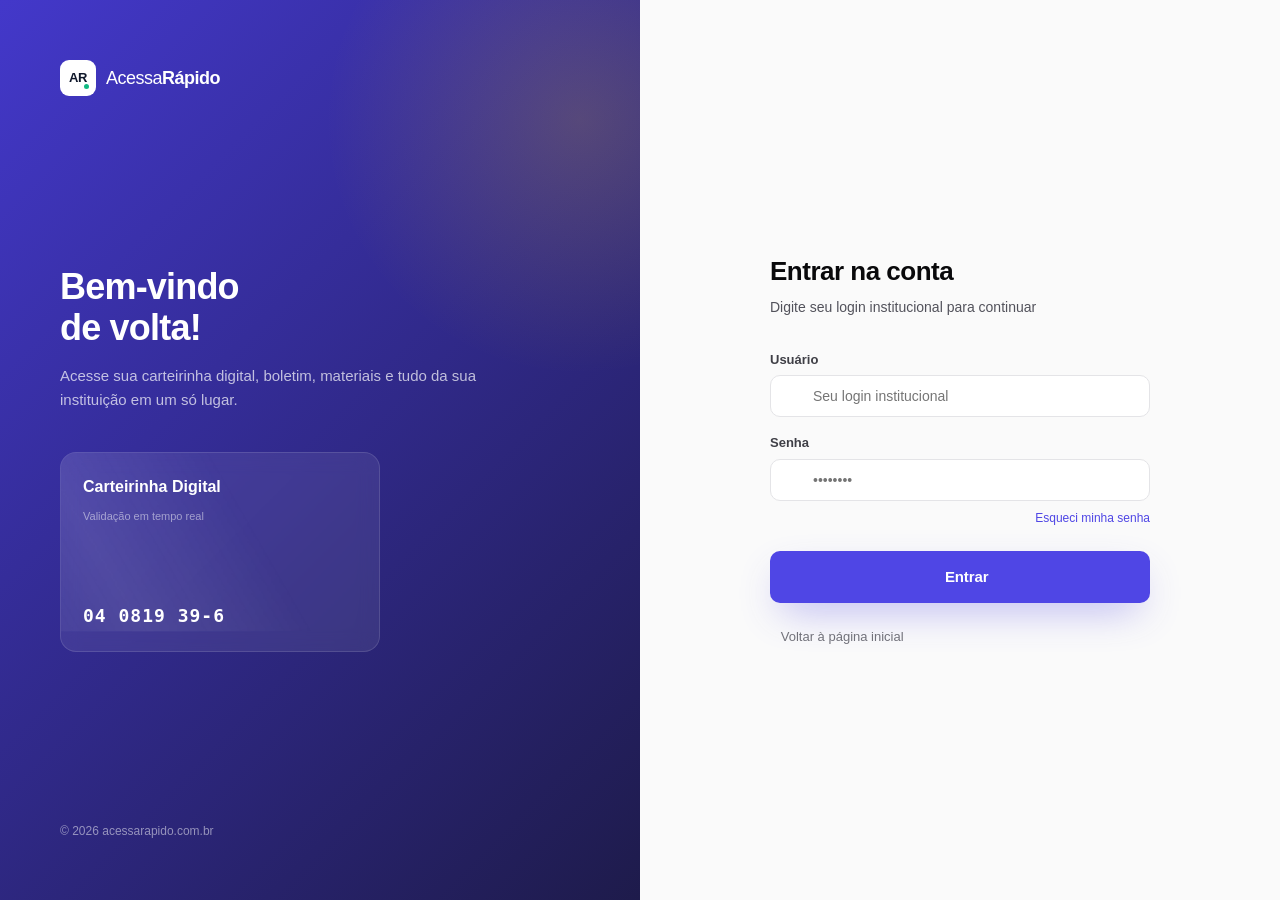
==== commit 8e365993: "fix: seed v3 reset, botao sair em todo lugar, admin ver carteirinha (impersonate ?as=ID), aviso de d" ====
--- a/admin.html
+++ b/admin.html
@@ -79,6 +79,15 @@
           </button>
         </div>
 
+        <div class="info-banner">
+          <i class="fas fa-circle-info"></i>
+          <div>
+            <strong>Demo local:</strong> os dados são salvos no navegador deste dispositivo (localStorage).
+            Edições feitas aqui não aparecem em outros computadores ou celulares.
+            Use <strong>Avançado → Exportar JSON</strong> para sincronizar manualmente.
+          </div>
+        </div>
+
         <div class="materials-toolbar">
           <div class="input-wrap">
             <i class="fas fa-search input-wrap__icon"></i>
--- a/css/style.css
+++ b/css/style.css
@@ -363,6 +363,21 @@
 .hero__content--centered .hero__lead { margin-left: auto; margin-right: auto; }
 .hero__content--centered .hero__cta { justify-content: center; }
 .hero__stats--centered { margin-left: auto; margin-right: auto; }
+.hero__session-banner {
+  display: inline-flex;
+  align-items: center;
+  gap: 8px;
+  padding: 8px 16px;
+  margin-bottom: 18px;
+  border-radius: 999px;
+  background: #d1fae5;
+  color: #065f46;
+  font-size: 13px;
+  font-weight: 600;
+  border: 1px solid #6ee7b7;
+}
+.hero__session-banner i { color: var(--success); }
+.hero__session-banner strong { font-weight: 800; }
 .hero__pretitle {
   display: inline-flex;
   align-items: center;
@@ -1018,6 +1033,66 @@
   position: relative;
 }
 .icon-btn:hover { background: var(--gray-100); color: var(--gray-900); }
+.icon-btn--logout { color: var(--danger); }
+.icon-btn--logout:hover { background: #fee2e2; color: var(--danger); }
+
+/* Banner de impersonação (admin vendo carteirinha de aluno) */
+.impersonate-banner {
+  position: sticky;
+  top: 0;
+  z-index: 80;
+  background: linear-gradient(90deg, #f59e0b 0%, #d97706 100%);
+  color: #fff;
+  padding: 10px 16px;
+  display: flex;
+  align-items: center;
+  gap: 10px;
+  font-size: 13px;
+  font-weight: 600;
+  box-shadow: 0 2px 8px rgba(0,0,0,0.12);
+}
+.impersonate-banner i { font-size: 14px; }
+.impersonate-banner strong { font-weight: 800; }
+.impersonate-banner__back {
+  margin-left: auto;
+  background: rgba(255,255,255,0.2);
+  color: #fff;
+  padding: 6px 12px;
+  border-radius: 8px;
+  font-size: 12px;
+  font-weight: 700;
+  white-space: nowrap;
+  display: inline-flex;
+  align-items: center;
+  gap: 6px;
+  transition: background 0.15s;
+}
+.impersonate-banner__back:hover { background: rgba(255,255,255,0.3); }
+.has-impersonate-banner .app-sidebar { display: none; }
+.has-impersonate-banner .app-bottom-nav { display: none; }
+.has-impersonate-banner .app-body { grid-template-columns: 1fr; }
+
+/* Info banner — avisos contextuais */
+.info-banner {
+  display: flex;
+  align-items: flex-start;
+  gap: 12px;
+  padding: 14px 18px;
+  background: #fef3c7;
+  border: 1px solid #fde68a;
+  border-radius: var(--r-md);
+  color: #78350f;
+  font-size: 13px;
+  line-height: 1.5;
+  margin-bottom: 20px;
+}
+.info-banner i {
+  font-size: 16px;
+  color: #d97706;
+  flex-shrink: 0;
+  margin-top: 1px;
+}
+.info-banner strong { font-weight: 700; }
 .icon-btn__dot {
   position: absolute;
   top: 8px; right: 8px;
@@ -1490,6 +1565,170 @@
 
 
 /* ╔══════════════════════════════════════════════════╗
+   ║       9b. MODAL QR AMPLIADO (visão catraca)       ║
+   ╚══════════════════════════════════════════════════╝ */
+
+.qr-modal {
+  position: fixed;
+  inset: 0;
+  z-index: 200;
+  display: none;
+  align-items: center;
+  justify-content: center;
+  padding: 20px;
+}
+.qr-modal.visible { display: flex; }
+
+.qr-modal__backdrop {
+  position: absolute;
+  inset: 0;
+  background: rgba(8, 12, 28, 0.78);
+  backdrop-filter: blur(8px);
+  -webkit-backdrop-filter: blur(8px);
+}
+
+.qr-modal__content {
+  position: relative;
+  background: #fff;
+  border-radius: 22px;
+  padding: 28px 28px 24px;
+  width: 100%;
+  max-width: 420px;
+  text-align: center;
+  box-shadow: 0 30px 80px rgba(0,0,0,0.45);
+  animation: qrModalIn 0.32s cubic-bezier(0.16, 1, 0.3, 1);
+}
+@keyframes qrModalIn {
+  from { opacity: 0; transform: translateY(20px) scale(0.96); }
+  to   { opacity: 1; transform: translateY(0) scale(1); }
+}
+
+.qr-modal__close {
+  position: absolute;
+  top: 14px; right: 14px;
+  width: 36px; height: 36px;
+  border-radius: 50%;
+  border: none;
+  background: var(--gray-100);
+  color: var(--gray-700);
+  cursor: pointer;
+  display: flex;
+  align-items: center;
+  justify-content: center;
+  font-size: 16px;
+  transition: background 0.15s;
+}
+.qr-modal__close:hover { background: var(--gray-200); }
+
+.qr-modal__header { margin-bottom: 18px; }
+.qr-modal__inst {
+  font-size: 11px;
+  font-weight: 700;
+  color: var(--card-banner, var(--brand-700));
+  text-transform: uppercase;
+  letter-spacing: 1.5px;
+}
+.qr-modal__name {
+  font-size: 18px;
+  font-weight: 800;
+  color: var(--gray-950);
+  margin-top: 4px;
+  letter-spacing: -0.3px;
+}
+
+.qr-modal__qr-wrap {
+  position: relative;
+  background: #fff;
+  border-radius: 14px;
+  padding: 18px;
+  margin: 0 auto 18px;
+  width: fit-content;
+  box-shadow: 0 0 0 1px var(--gray-100), 0 20px 40px -16px rgba(15, 23, 42, 0.18);
+}
+.qr-modal__qr canvas, .qr-modal__qr img {
+  display: block;
+  width: 320px !important;
+  height: 320px !important;
+  max-width: 70vw;
+  max-height: 70vw;
+}
+.qr-modal__qr-wrap::before {
+  content: '';
+  position: absolute;
+  top: 6px; right: 6px;
+  width: 26px; height: 26px;
+  border-top: 3px solid var(--card-banner, var(--brand-700));
+  border-right: 3px solid var(--card-banner, var(--brand-700));
+  border-top-right-radius: 10px;
+}
+.qr-modal__qr-wrap::after {
+  content: '';
+  position: absolute;
+  bottom: 6px; left: 6px;
+  width: 26px; height: 26px;
+  border-bottom: 3px solid var(--card-banner, var(--brand-700));
+  border-left: 3px solid var(--card-banner, var(--brand-700));
+  border-bottom-left-radius: 10px;
+}
+.qr-modal__overlay {
+  position: absolute;
+  inset: 18px;
+  background: rgba(255,255,255,0.97);
+  border-radius: 8px;
+  display: flex;
+  align-items: center;
+  justify-content: center;
+  opacity: 0;
+  transition: opacity 0.2s;
+  pointer-events: none;
+}
+.qr-modal__overlay.active { opacity: 1; }
+.qr-modal__overlay i {
+  font-size: 36px;
+  color: var(--brand-700);
+  animation: spin 1s linear infinite;
+}
+
+.qr-modal__timer {
+  display: flex;
+  flex-direction: column;
+  gap: 4px;
+  align-items: center;
+  font-size: 14px;
+  color: var(--gray-700);
+}
+.qr-modal__timer strong {
+  font-family: var(--font-mono);
+  font-weight: 700;
+  color: var(--gray-950);
+  font-size: 16px;
+}
+.qr-modal__token-tag {
+  font-size: 11px;
+  text-transform: uppercase;
+  letter-spacing: 1px;
+  color: var(--gray-500);
+  font-weight: 600;
+}
+.qr-modal__id {
+  margin-top: 14px;
+  font-family: var(--font-mono);
+  font-size: 13px;
+  color: var(--gray-700);
+  padding-top: 14px;
+  border-top: 1px dashed var(--gray-200);
+}
+
+@media (max-width: 480px) {
+  .qr-modal__content { padding: 22px 18px 18px; }
+  .qr-modal__qr canvas, .qr-modal__qr img {
+    width: 260px !important;
+    height: 260px !important;
+  }
+}
+
+
+/* ╔══════════════════════════════════════════════════╗
    ║       10. PÁGINAS — BOLETIM, INST, MATERIAIS      ║
    ╚══════════════════════════════════════════════════╝ */
 
